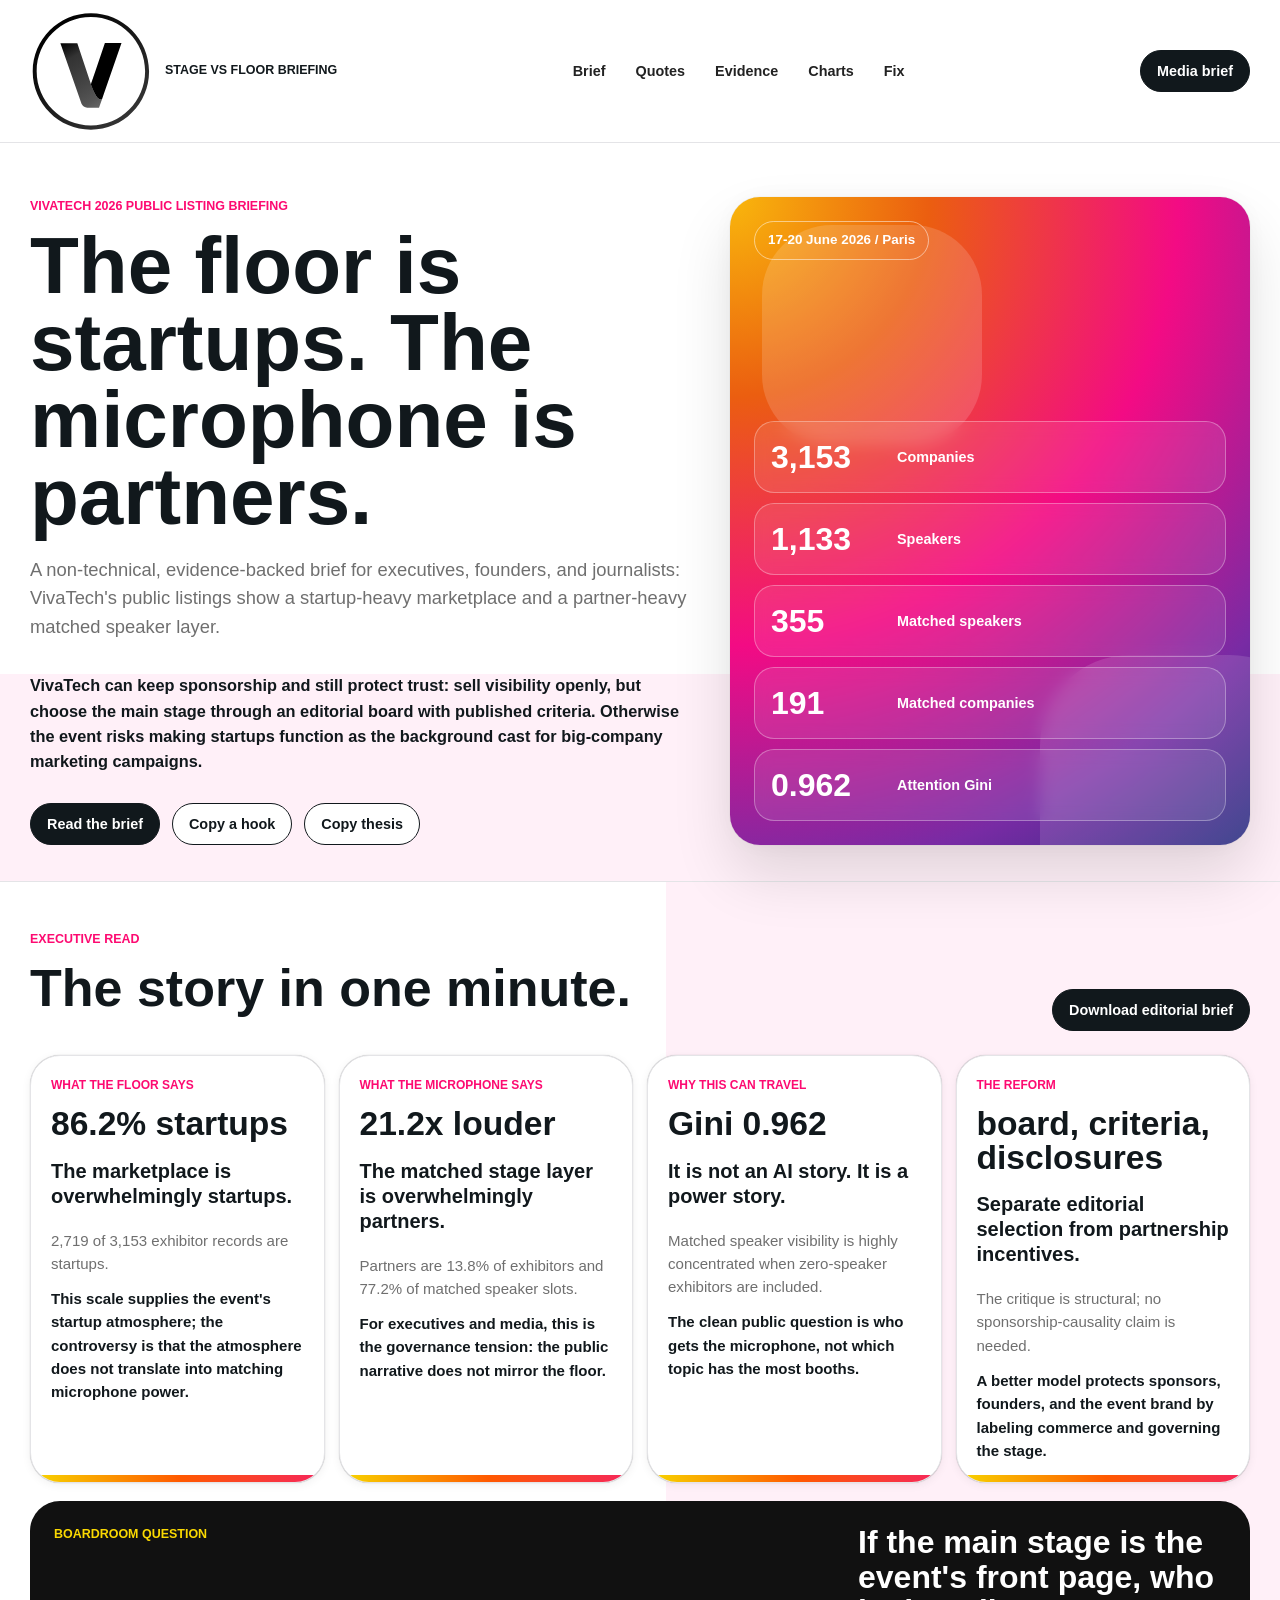
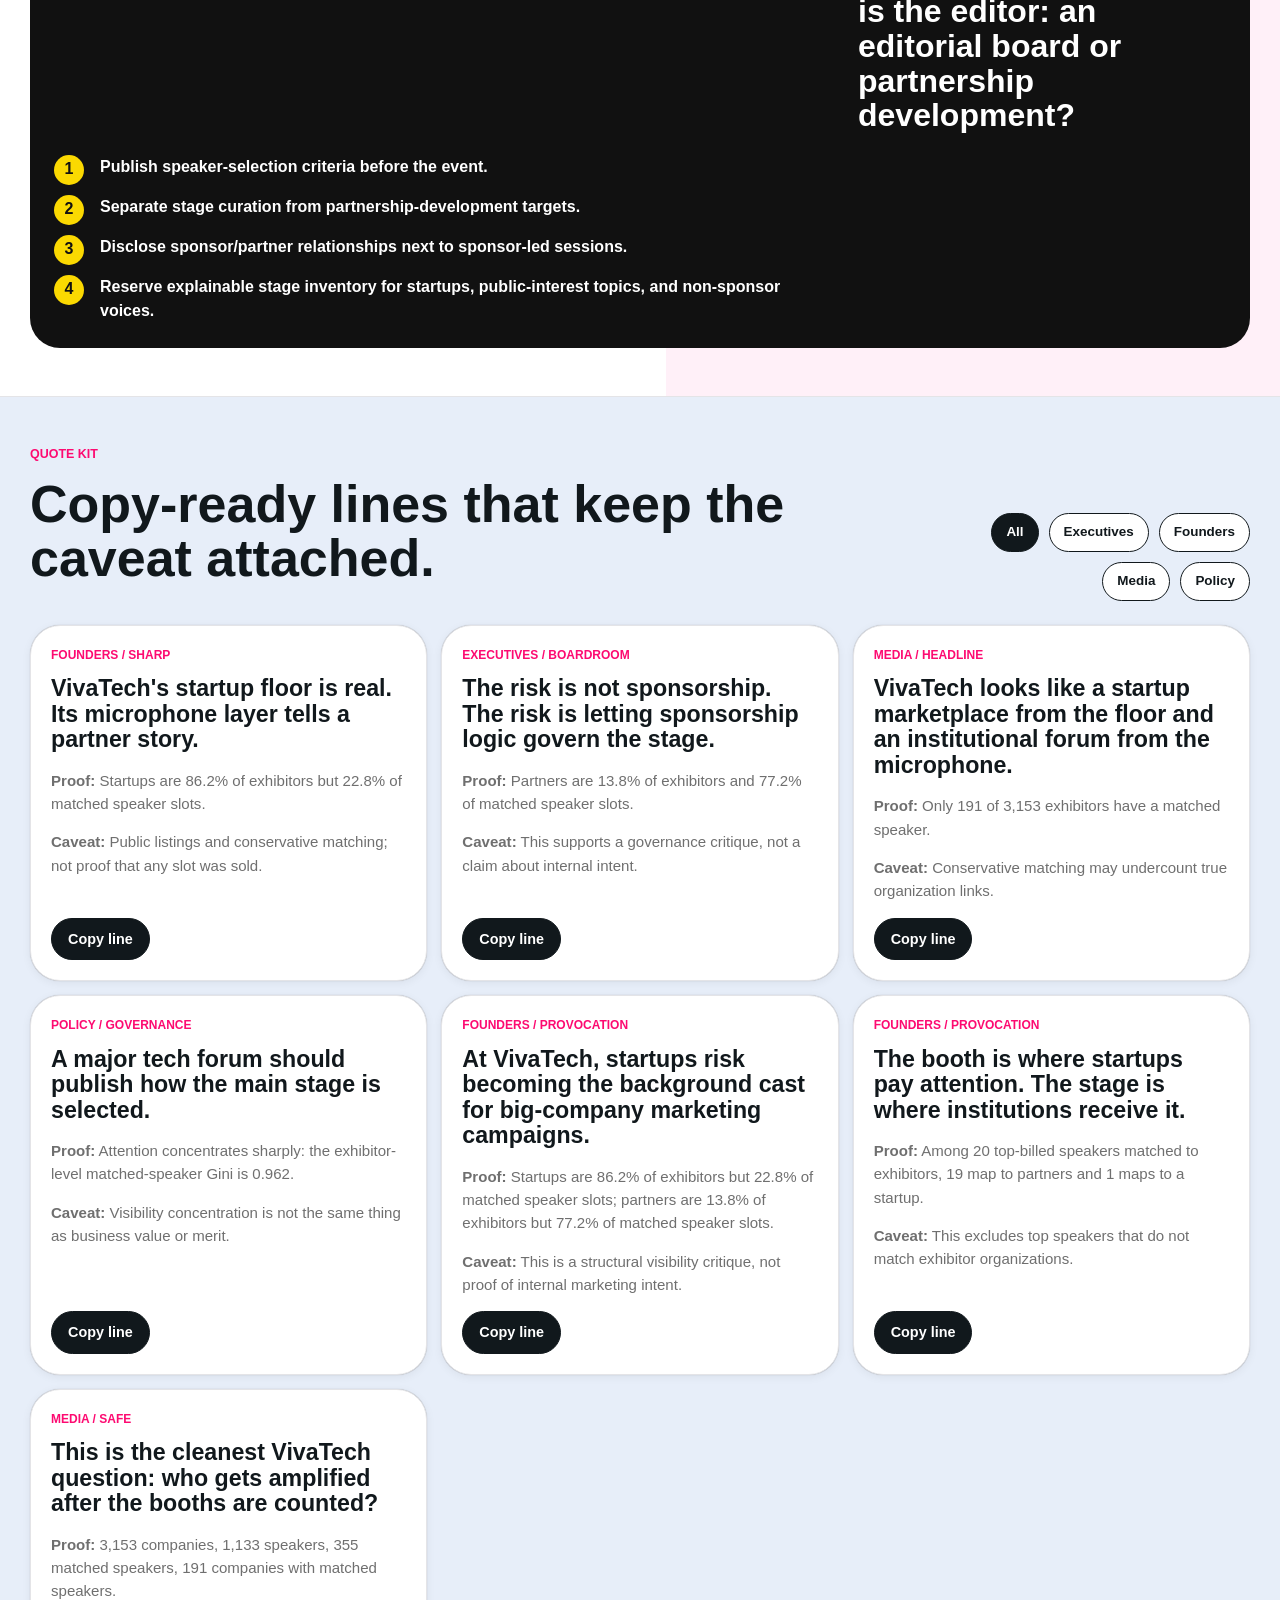
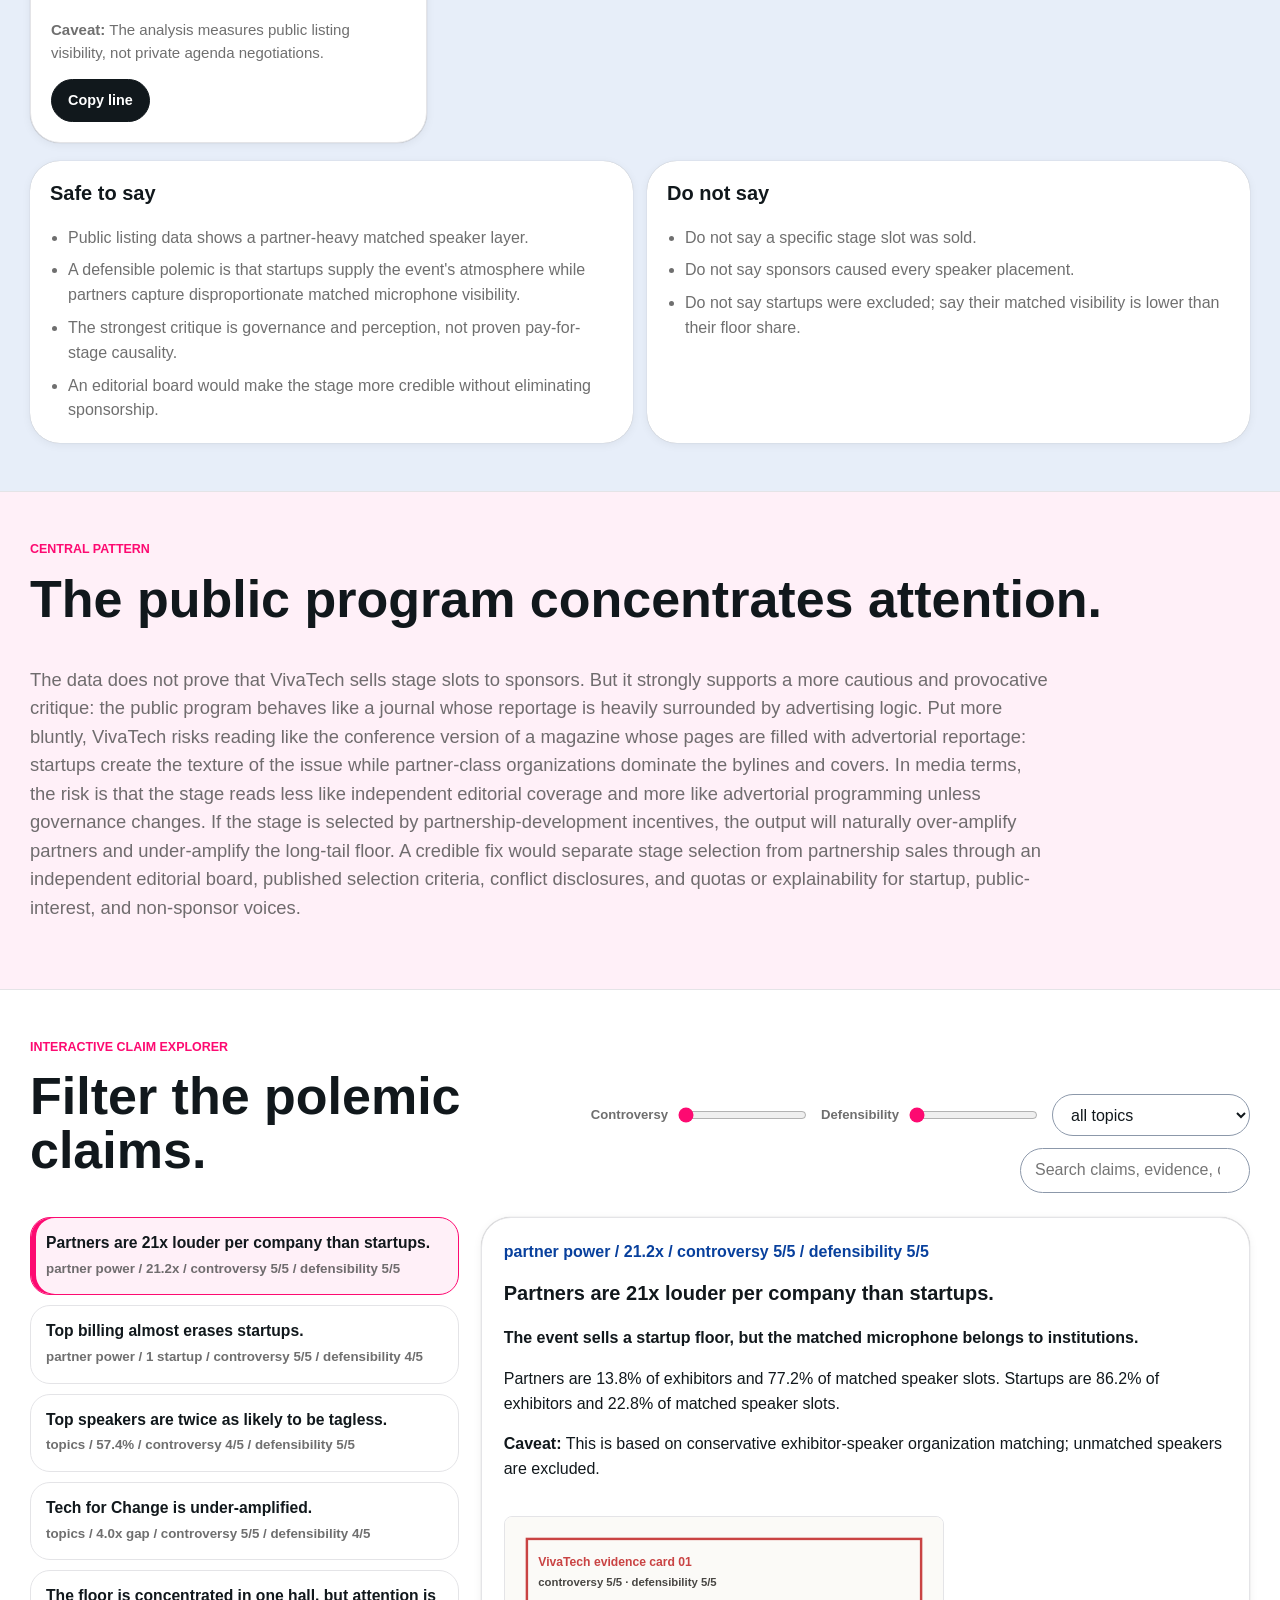
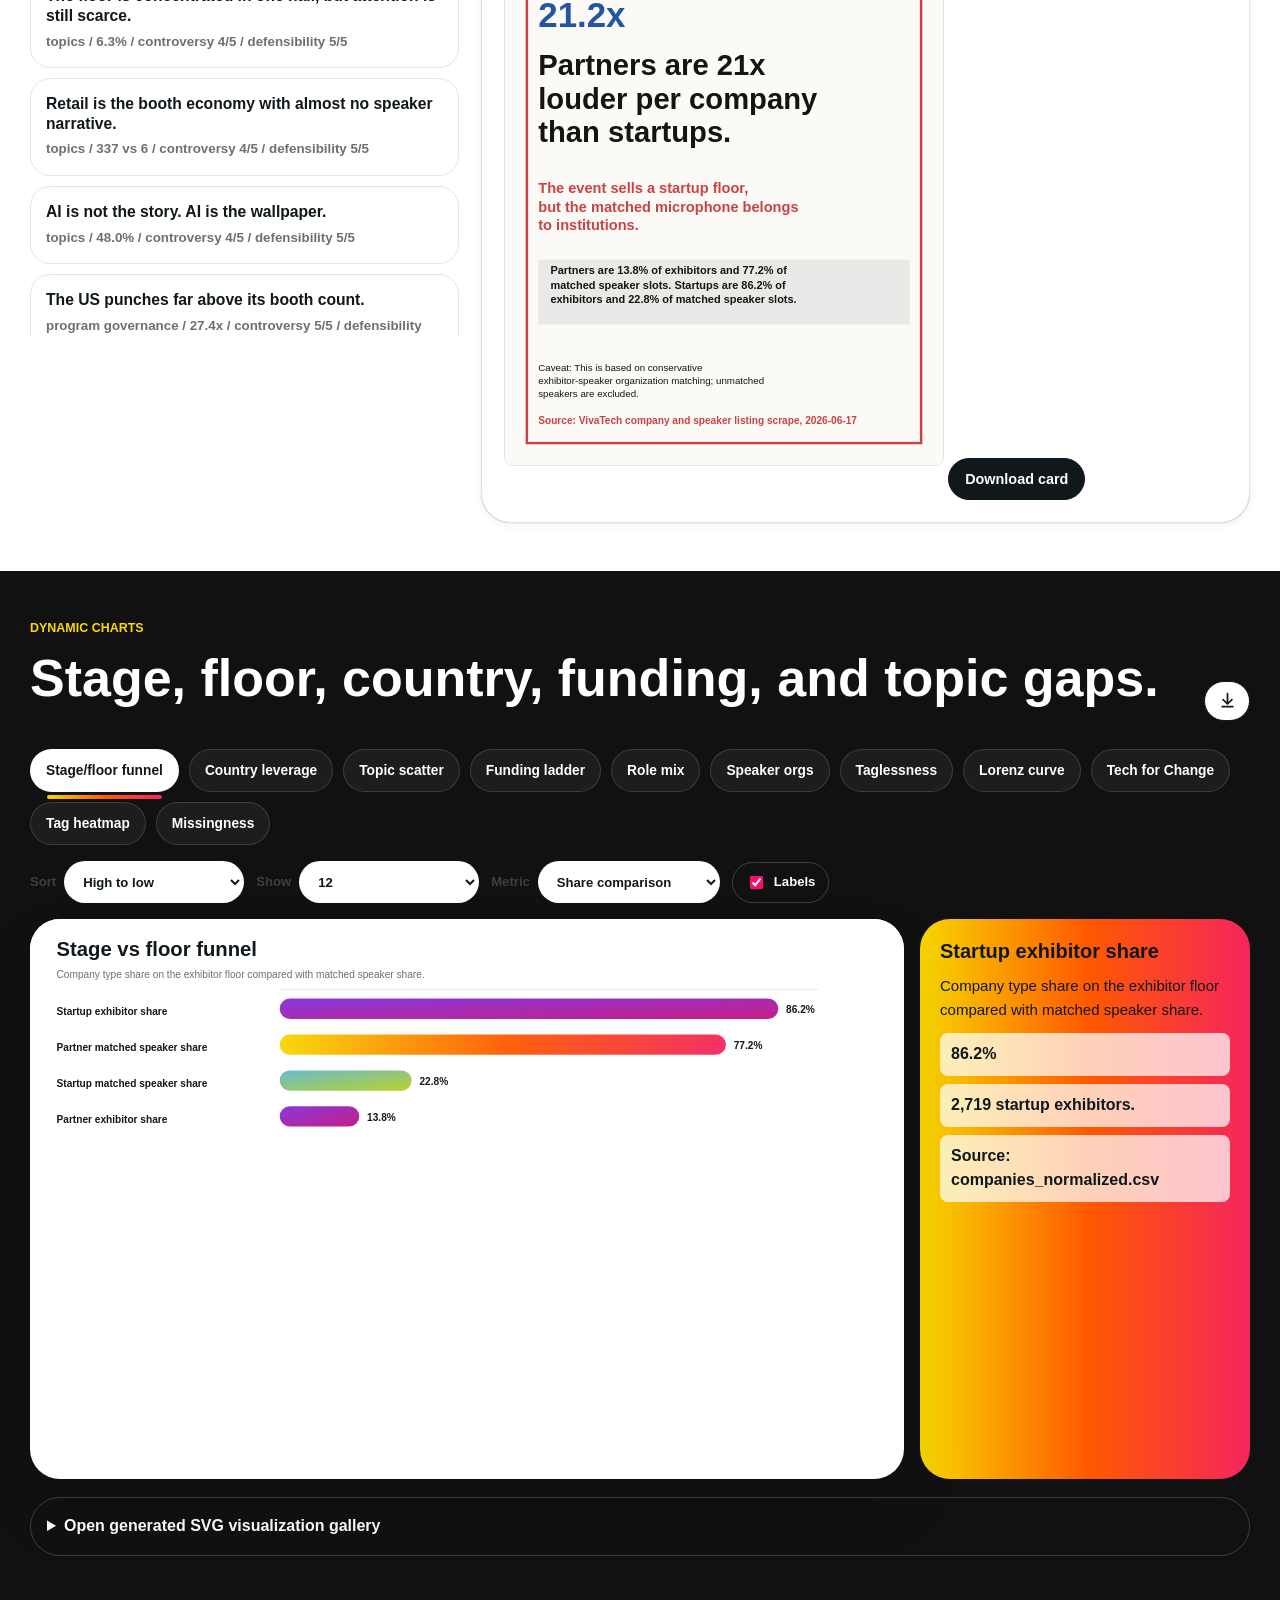
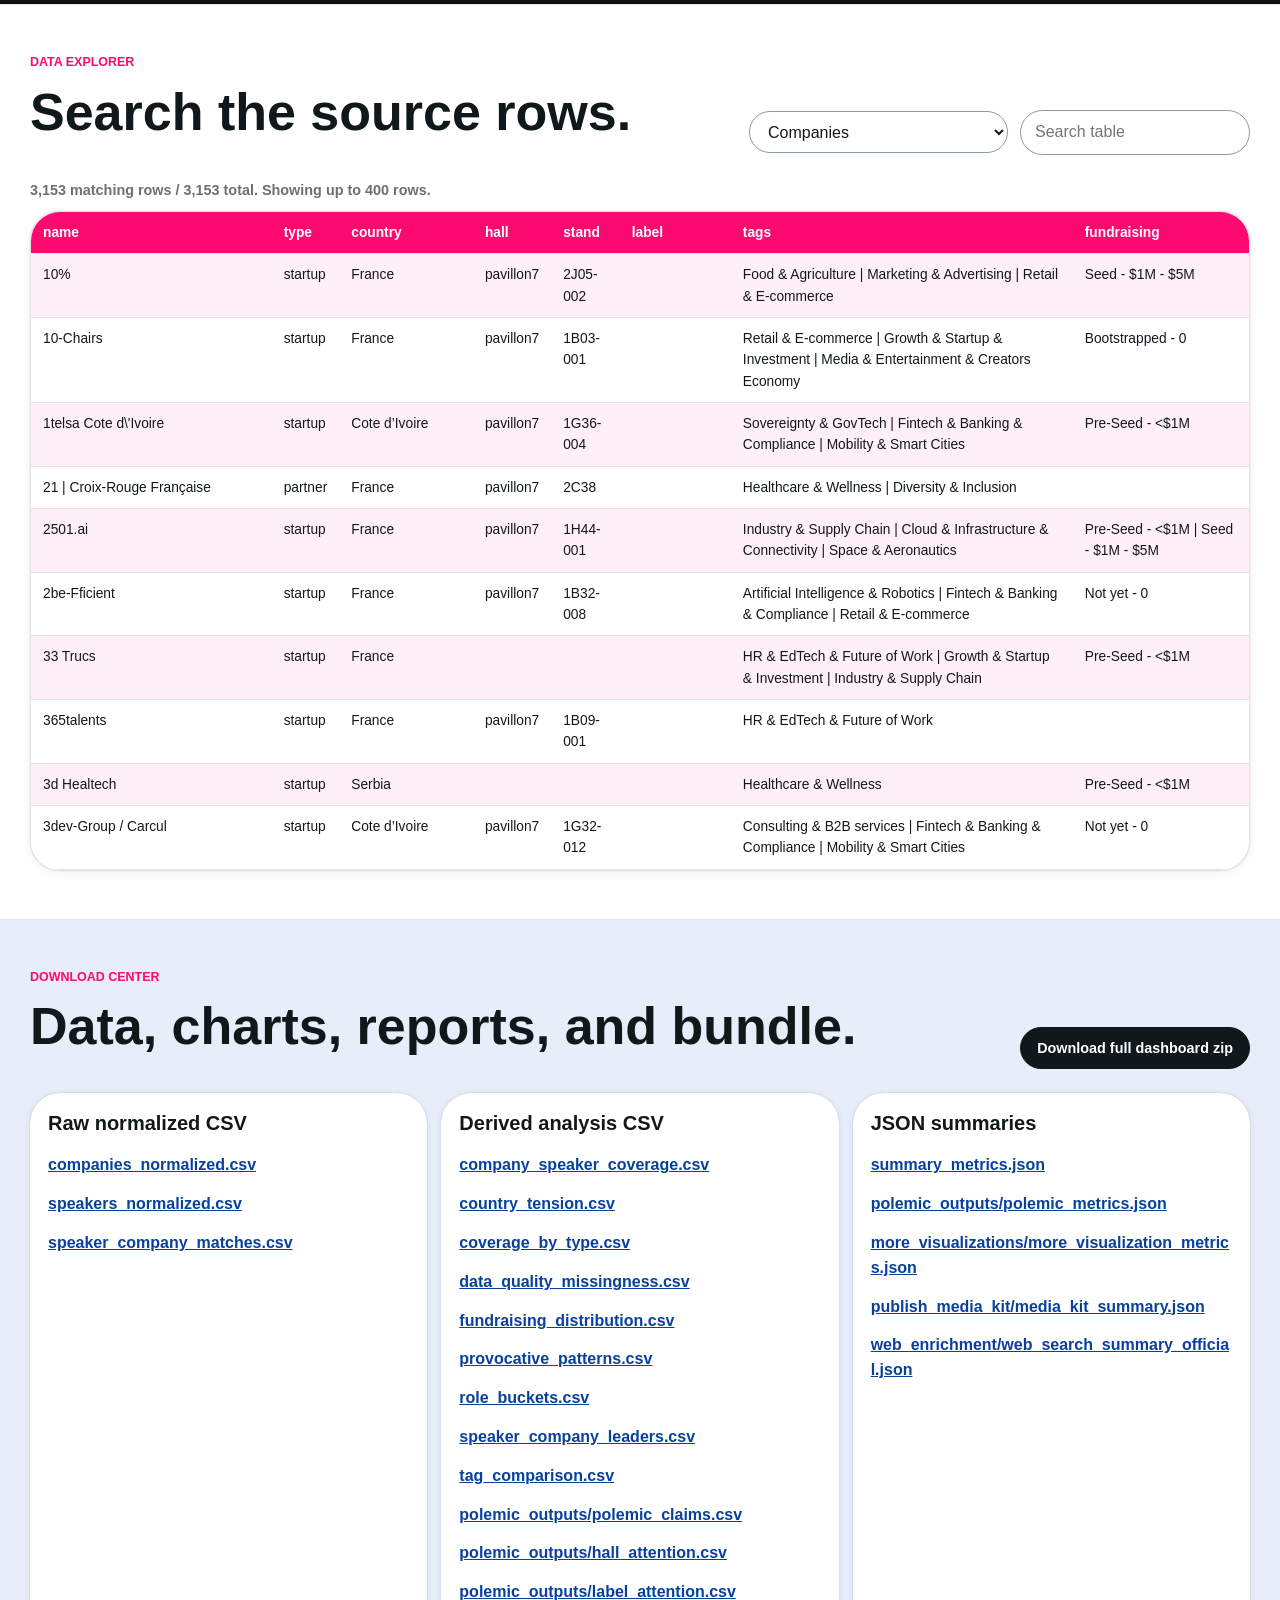
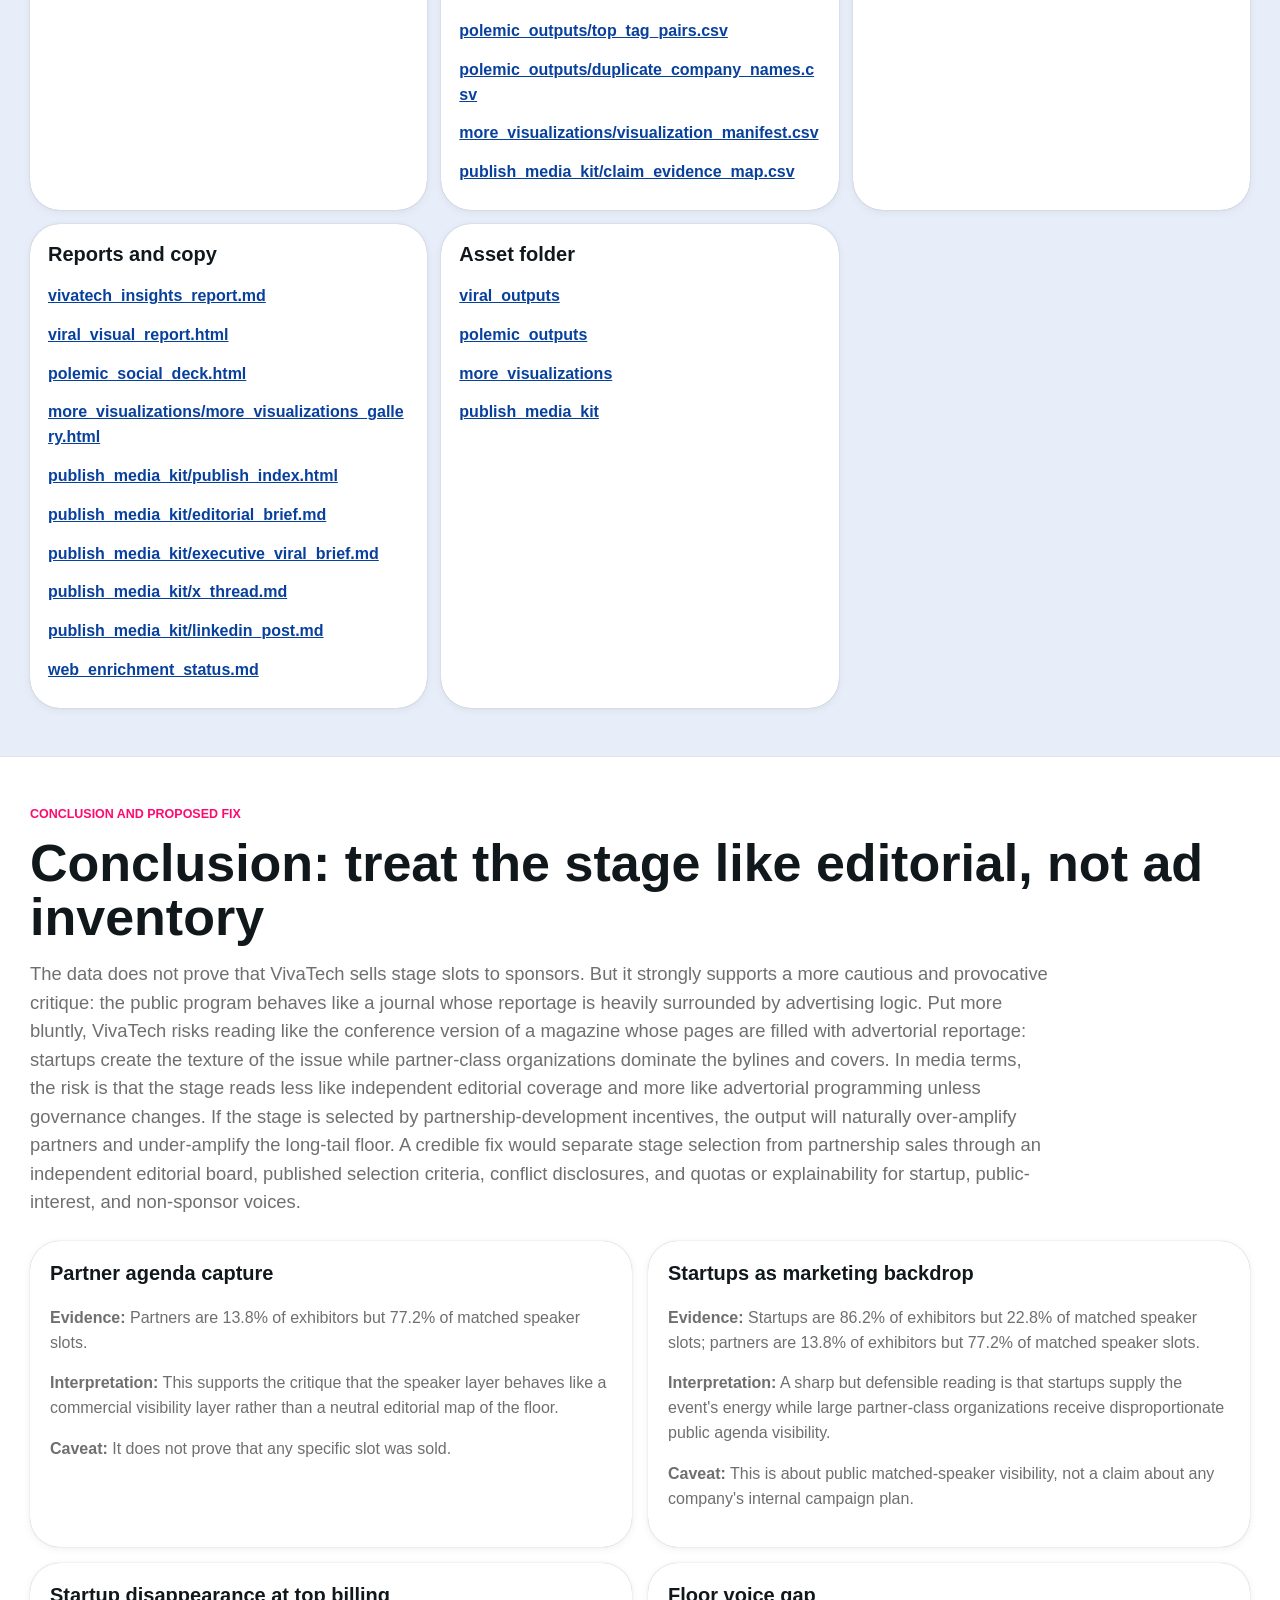
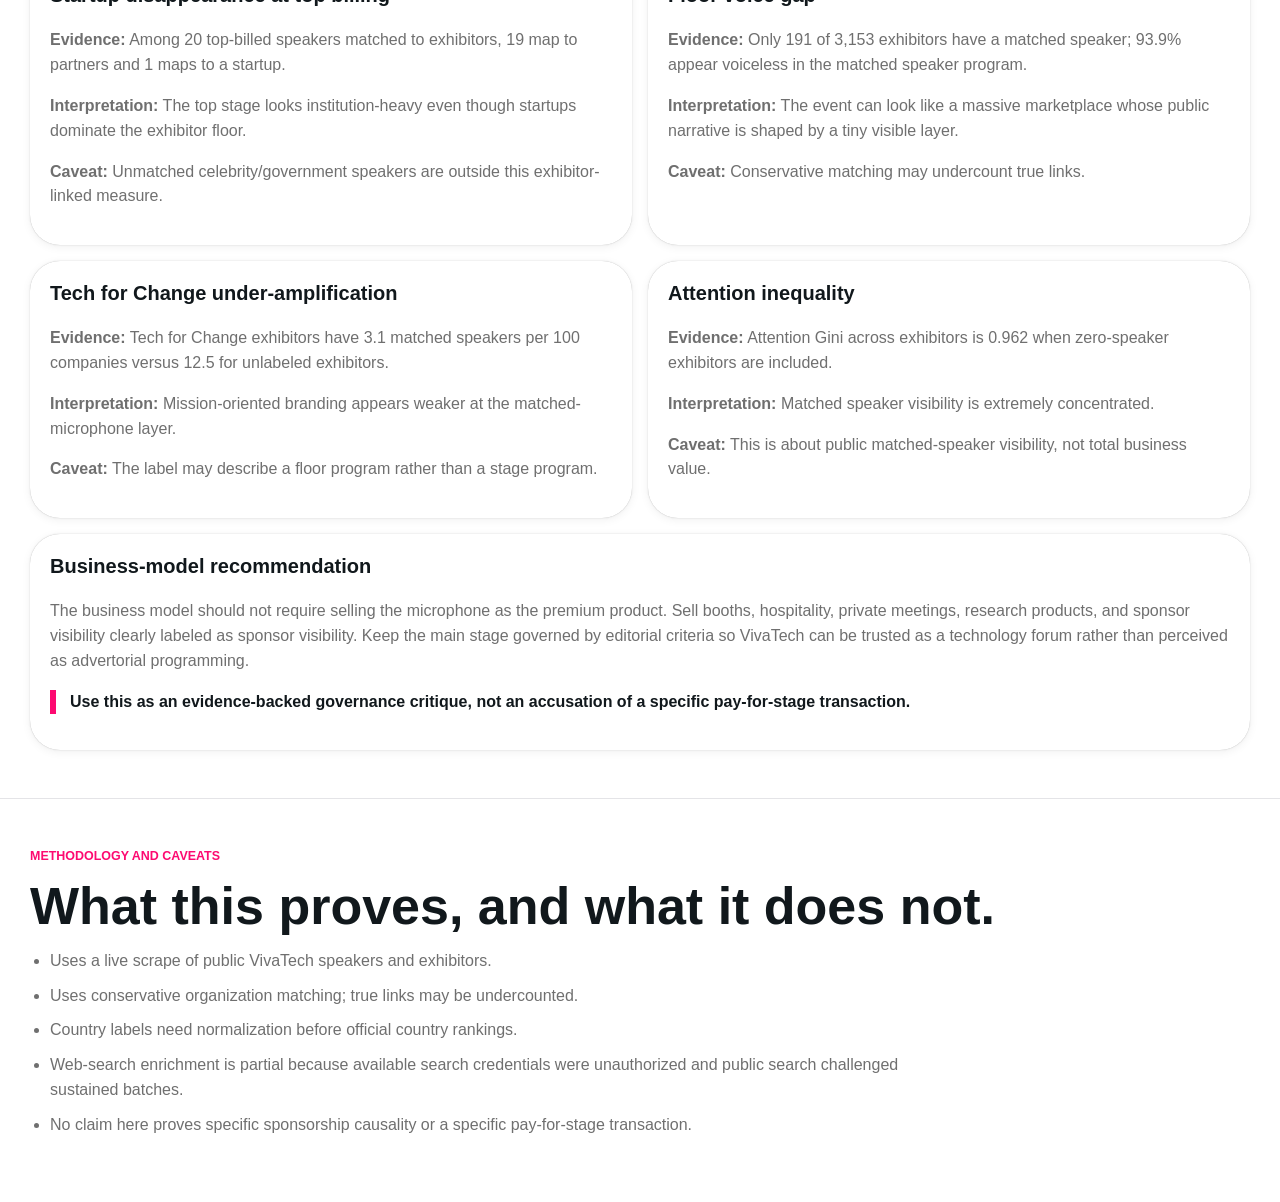
==== docs/index.html @ 1c04c726 "Prepare VivaTech dashboard for GitHub Pages" ====
<!doctype html>
<html lang="en">
<head>
  <meta charset="utf-8" />
  <meta name="viewport" content="width=device-width, initial-scale=1" />
  <title>VivaTech Stage vs Floor Briefing</title>
  <link rel="stylesheet" href="dashboard.css" />
</head>
<body>
  <header class="vt-header">
    <a class="brand-lockup" href="#overview" aria-label="VivaTech dashboard overview">
      <img src="assets/brand/logos/logo-v-black.svg" alt="VivaTech" />
      <span>Stage vs Floor Briefing</span>
    </a>
    <nav class="main-nav" aria-label="Dashboard sections">
      <a href="#brief">Brief</a>
      <a href="#share">Quotes</a>
      <a href="#claims">Evidence</a>
      <a href="#charts">Charts</a>
      <a href="#conclusion">Fix</a>
    </nav>
    <a class="header-cta" href="downloads/publish_media_kit/executive_viral_brief.md" download>Media brief</a>
  </header>

  <main>
    <section id="overview" class="hero">
      <div class="hero-copy">
        <p class="section-kicker">VivaTech 2026 public listing briefing</p>
        <h1 id="heroThesis">The floor is startups. The microphone is partners.</h1>
        <p class="lede" id="heroSubhead">A non-technical, evidence-backed brief for executives, founders, and journalists.</p>
        <p class="hero-editorial" id="heroEditorial"></p>
        <div class="hero-actions">
          <a class="primary-link" href="#brief">Read the brief</a>
          <a class="ghost-link" href="#share">Copy a hook</a>
          <button class="ghost-link copy-button" type="button" data-copy-target="heroThesis">Copy thesis</button>
        </div>
      </div>
      <aside class="hero-poster" aria-label="Headline analysis metrics">
        <div class="poster-topline">17-20 June 2026 / Paris</div>
        <div id="metricGrid" class="metric-grid"></div>
      </aside>
    </section>

    <section id="brief" class="band executive-band">
      <div class="section-head">
        <div>
          <p class="section-kicker">Executive read</p>
          <h2>The story in one minute.</h2>
        </div>
        <a class="primary-link" href="downloads/publish_media_kit/executive_viral_brief.md" download>Download editorial brief</a>
      </div>
      <div id="executiveGrid" class="executive-grid"></div>
      <aside class="message-house">
        <p class="section-kicker">Boardroom question</p>
        <h3 id="executiveQuestion"></h3>
        <div id="boardroomMoves" class="move-list"></div>
      </aside>
    </section>

    <section id="share" class="band share-band">
      <div class="section-head">
        <div>
          <p class="section-kicker">Quote kit</p>
          <h2>Copy-ready lines that keep the caveat attached.</h2>
        </div>
        <div id="quoteFilters" class="quote-filters" aria-label="Quote audience filters"></div>
      </div>
      <div id="quoteGrid" class="quote-grid"></div>
      <div id="languageRules" class="language-rules"></div>
    </section>

    <section class="band thesis-band">
      <div class="section-head">
        <div>
          <p class="section-kicker">Central pattern</p>
          <h2>The public program concentrates attention.</h2>
        </div>
      </div>
      <p id="centralThesis" class="wide-copy"></p>
    </section>

    <section id="claims" class="band">
      <div class="section-head">
        <div>
          <p class="section-kicker">Interactive claim explorer</p>
          <h2>Filter the polemic claims.</h2>
        </div>
        <div class="filters">
          <label>Controversy <input id="controversyFilter" type="range" min="1" max="5" value="1" /></label>
          <label>Defensibility <input id="defensibilityFilter" type="range" min="1" max="5" value="1" /></label>
          <select id="claimTopic" aria-label="Claim topic"></select>
          <input id="claimSearch" type="search" placeholder="Search claims, evidence, caveats" />
        </div>
      </div>
      <div class="claim-layout">
        <div id="claimList" class="claim-list"></div>
        <article id="claimDetail" class="claim-detail"></article>
      </div>
    </section>

    <section id="charts" class="band chart-band">
      <div class="section-head section-head-dark">
        <div>
          <p class="section-kicker">Dynamic charts</p>
          <h2>Stage, floor, country, funding, and topic gaps.</h2>
        </div>
        <button id="exportChart" class="icon-button" type="button" title="Download current chart SVG" aria-label="Download current chart SVG">
          <svg class="button-icon" viewBox="0 0 24 24" aria-hidden="true">
            <path d="M12 3a1 1 0 0 1 1 1v9.59l3.3-3.3a1 1 0 1 1 1.4 1.42l-5 5a1 1 0 0 1-1.4 0l-5-5a1 1 0 1 1 1.4-1.42l3.3 3.3V4a1 1 0 0 1 1-1Z"></path>
            <path d="M5 19a1 1 0 0 1 1-1h12a1 1 0 1 1 0 2H6a1 1 0 0 1-1-1Z"></path>
          </svg>
        </button>
      </div>

      <div id="chartTabs" class="chart-tabs" role="tablist" aria-label="Chart views"></div>

      <div class="chart-controls" aria-label="Chart controls">
        <label>Sort
          <select id="chartSort">
            <option value="desc">High to low</option>
            <option value="asc">Low to high</option>
            <option value="name">A to Z</option>
          </select>
        </label>
        <label>Show
          <select id="chartLimit">
            <option value="8">8</option>
            <option value="12" selected>12</option>
            <option value="20">20</option>
            <option value="all">All</option>
          </select>
        </label>
        <label>Metric
          <select id="chartMetric"></select>
        </label>
        <label class="toggle-label">
          <input id="chartLabels" type="checkbox" checked />
          Labels
        </label>
      </div>

      <div class="chart-workbench">
        <div class="chart-stage">
          <div id="chartCanvas" class="chart-canvas" aria-live="polite"></div>
          <div id="chartTooltip" class="chart-tooltip" hidden></div>
        </div>
        <aside id="chartInsight" class="chart-insight"></aside>
      </div>

      <details class="svg-library">
        <summary>Open generated SVG visualization gallery</summary>
        <div class="svg-gallery" id="svgGallery"></div>
      </details>
    </section>

    <section id="data" class="band">
      <div class="section-head">
        <div>
          <p class="section-kicker">Data explorer</p>
          <h2>Search the source rows.</h2>
        </div>
        <div class="filters">
          <select id="tableSelect">
            <option value="companies">Companies</option>
            <option value="speakers">Speakers</option>
            <option value="matches">Speaker-company matches</option>
            <option value="countries">Countries</option>
            <option value="tags">Tags</option>
            <option value="funding">Funding</option>
            <option value="coverage">Company speaker coverage</option>
            <option value="leaders">Speaker organization leaders</option>
            <option value="tagPairs">Tag pairs</option>
          </select>
          <input id="tableSearch" type="search" placeholder="Search table" />
        </div>
      </div>
      <div id="dataTableMeta" class="table-meta"></div>
      <div id="dataTable" class="table-wrap"></div>
    </section>

    <section id="downloads" class="band download-band">
      <div class="section-head">
        <div>
          <p class="section-kicker">Download center</p>
          <h2>Data, charts, reports, and bundle.</h2>
        </div>
        <a class="primary-link" href="vivatech_dashboard_bundle.zip" download>Download full dashboard zip</a>
      </div>
      <div id="downloadList" class="download-list"></div>
    </section>

    <section id="conclusion" class="band conclusion">
      <p class="section-kicker">Conclusion and proposed fix</p>
      <h2 id="conclusionTitle"></h2>
      <p id="conclusionThesis" class="wide-copy"></p>
      <div id="supportGrid" class="support-grid"></div>
      <div class="business-model">
        <h3>Business-model recommendation</h3>
        <p id="businessModel"></p>
        <p class="redline" id="redLine"></p>
      </div>
    </section>

    <section id="methodology" class="band methodology">
      <p class="section-kicker">Methodology and caveats</p>
      <h2>What this proves, and what it does not.</h2>
      <ul>
        <li>Uses a live scrape of public VivaTech speakers and exhibitors.</li>
        <li>Uses conservative organization matching; true links may be undercounted.</li>
        <li>Country labels need normalization before official country rankings.</li>
        <li>Web-search enrichment is partial because available search credentials were unauthorized and public search challenged sustained batches.</li>
        <li>No claim here proves specific sponsorship causality or a specific pay-for-stage transaction.</li>
      </ul>
    </section>
  </main>

  <script src="data/dashboard_data.js"></script>
  <script src="dashboard.js"></script>
</body>
</html>
---- docs/dashboard.css ----
*{box-sizing:border-box}
:root{
  --vt-yellow:#fbd901;
  --vt-orange:#f04e0c;
  --vt-pink:#fd0a71;
  --vt-purple:#580055;
  --vt-blue:#08409d;
  --vt-cyan:#5eb9ca;
  --vt-lime:#b6cf20;
  --vt-black:#11181c;
  --vt-ink:#222222;
  --vt-muted:#4b4b4bcc;
  --vt-line:#e4e4e7;
  --vt-soft:#fff0f8;
  --vt-blue-soft:#e7eef9;
  --vt-white:#ffffff;
  --vt-gradient-main:linear-gradient(90deg,#f7d700 0%,#ff5900 51%,#f5255d 100%);
  --vt-gradient-stage:radial-gradient(circle at 0 0,#f9b70c 0,#eb5e10 24%,#f30b84 54%,#782ba4 82%,#262d7f 100%);
  --vt-gradient-startup:linear-gradient(135deg,#812fdb,#c51180);
  --vt-gradient-exhibitor:linear-gradient(135deg,#5eb9ca,#b6cf20);
  --vt-gradient-investor:linear-gradient(135deg,#c5117f,#6acce2);
  --vt-radius-small:8px;
  --vt-radius-medium:20px;
  --vt-radius-large:30px;
  --vt-radius-xl:50px;
  --vt-shadow-small:0 0 5px #00000005,0 2px 10px #0000000f,0 0 1px #0000004d;
  --vt-shadow-large:0 0 30px #0000000a,0 30px 60px #0000001f,0 0 1px #0000004d;
}
html{scroll-behavior:smooth}
section[id]{scroll-margin-top:88px}
body{
  margin:0;
  background:var(--vt-white);
  color:var(--vt-black);
  font-family:Poppins,"Helvetica Neue",Arial,sans-serif;
  line-height:1.55;
  letter-spacing:0;
}
a{color:inherit}
img{max-width:100%;height:auto}
button,input,select{font:inherit}
.vt-header{
  position:sticky;
  top:0;
  z-index:30;
  display:grid;
  grid-template-columns:auto minmax(0,1fr) auto;
  align-items:center;
  gap:22px;
  min-height:64px;
  padding:10px 30px;
  border-bottom:1px solid var(--vt-line);
  background:rgba(255,255,255,.94);
  backdrop-filter:blur(14px);
}
.brand-lockup{
  display:flex;
  align-items:center;
  gap:13px;
  text-decoration:none;
  font-size:.78rem;
  font-weight:700;
  text-transform:uppercase;
}
.brand-lockup img{width:122px;height:auto}
.main-nav{
  display:flex;
  justify-content:center;
  align-items:center;
  gap:6px;
  flex-wrap:wrap;
}
.main-nav a{
  position:relative;
  padding:9px 12px;
  color:var(--vt-ink);
  font-size:.9rem;
  font-weight:700;
  text-decoration:none;
}
.main-nav a::after{
  content:"";
  position:absolute;
  left:12px;
  right:12px;
  bottom:5px;
  height:3px;
  border-radius:5px;
  background:var(--vt-gradient-main);
  transform:scaleX(0);
  transform-origin:left;
  transition:transform .2s ease;
}
.main-nav a:hover::after,.main-nav a:focus-visible::after{transform:scaleX(1)}
.header-cta,.primary-link,.ghost-link,.icon-button{
  display:inline-flex;
  align-items:center;
  justify-content:center;
  min-height:40px;
  padding:9px 16px;
  border:1px solid var(--vt-black);
  border-radius:999px;
  text-decoration:none;
  font-size:.9rem;
  font-weight:700;
  transition:transform .18s ease,background .18s ease,color .18s ease,box-shadow .18s ease;
}
.header-cta,.primary-link{
  background:var(--vt-black);
  color:var(--vt-white);
}
.ghost-link{
  color:var(--vt-black);
  background:var(--vt-white);
}
.header-cta:hover,.primary-link:hover,.ghost-link:hover,.icon-button:hover{transform:translateY(-1px);box-shadow:var(--vt-shadow-small)}
.hero{
  display:grid;
  grid-template-columns:minmax(0,1fr) minmax(340px,520px);
  gap:34px;
  align-items:stretch;
  padding:54px 30px 36px;
  background:
    linear-gradient(180deg,#fff,#fff 72%,#fff0f8 72%,#fff0f8);
}
.hero-copy{
  display:flex;
  min-height:520px;
  flex-direction:column;
  justify-content:center;
  max-width:960px;
}
.section-kicker{
  margin:0 0 12px;
  color:var(--vt-pink);
  font-size:.78rem;
  font-weight:800;
  text-transform:uppercase;
}
h1,h2,h3,p{margin-top:0}
h1{
  max-width:920px;
  margin-bottom:20px;
  color:var(--vt-black);
  font-size:5rem;
  line-height:.96;
  font-weight:900;
}
h2{
  margin-bottom:16px;
  font-size:3.25rem;
  line-height:1.04;
  font-weight:800;
}
h3{font-size:1.25rem;line-height:1.25;font-weight:800}
.lede,.wide-copy{
  max-width:1020px;
  color:var(--vt-muted);
  font-size:1.15rem;
}
.hero-editorial{
  max-width:760px;
  margin:14px 0 0;
  color:var(--vt-black);
  font-size:1.02rem;
  font-weight:700;
}
.hero-actions{display:flex;gap:12px;flex-wrap:wrap;margin-top:28px}
.copy-button{cursor:pointer}
.hero-poster{
  position:relative;
  overflow:hidden;
  display:flex;
  flex-direction:column;
  justify-content:space-between;
  min-height:520px;
  padding:24px;
  border-radius:var(--vt-radius-large);
  color:var(--vt-white);
  background:var(--vt-gradient-stage);
  box-shadow:var(--vt-shadow-large);
}
.hero-poster::before{
  content:"";
  position:absolute;
  inset:28px auto auto 32px;
  width:220px;
  height:220px;
  border-radius:70px;
  background:#ffffff26;
}
.hero-poster::after{
  content:"";
  position:absolute;
  right:-70px;
  bottom:-90px;
  width:280px;
  height:280px;
  border-radius:90px;
  background:#ffffff1f;
}
.poster-topline{
  position:relative;
  z-index:1;
  width:max-content;
  max-width:100%;
  padding:8px 13px;
  border:1px solid #ffffff80;
  border-radius:999px;
  font-size:.84rem;
  font-weight:700;
}
.metric-grid{
  position:relative;
  z-index:1;
  display:grid;
  grid-template-columns:1fr;
  gap:10px;
}
.metric{
  display:grid;
  grid-template-columns:auto 1fr;
  gap:14px;
  align-items:center;
  min-height:72px;
  padding:14px 16px;
  border:1px solid #ffffff50;
  border-radius:var(--vt-radius-medium);
  background:#ffffff18;
  backdrop-filter:blur(8px);
}
.metric strong{
  min-width:112px;
  font-size:2rem;
  line-height:1;
  font-weight:900;
}
.metric span{font-size:.9rem;font-weight:600}
.band{
  padding:48px 30px;
  border-top:1px solid var(--vt-line);
  background:var(--vt-white);
}
.thesis-band{background:var(--vt-soft)}
.executive-band{
  background:
    linear-gradient(90deg,#fff 0,#fff 52%,#fff0f8 52%,#fff0f8 100%);
}
.executive-grid{
  display:grid;
  grid-template-columns:repeat(4,minmax(0,1fr));
  gap:14px;
}
.executive-card{
  position:relative;
  overflow:hidden;
  min-height:300px;
  padding:20px;
  border:1px solid var(--vt-line);
  border-radius:var(--vt-radius-large);
  background:#fff;
  box-shadow:var(--vt-shadow-small);
}
.executive-card::after{
  content:"";
  position:absolute;
  left:0;
  right:0;
  bottom:0;
  height:7px;
  background:var(--vt-gradient-main);
}
.executive-card p,.quote-meta{
  margin:0 0 12px;
  color:var(--vt-pink);
  font-size:.75rem;
  font-weight:900;
  text-transform:uppercase;
}
.executive-card strong{
  display:block;
  margin-bottom:18px;
  color:var(--vt-black);
  font-size:2.1rem;
  line-height:1;
  font-weight:900;
}
.executive-card span,.executive-card em{
  display:block;
  color:var(--vt-muted);
  font-style:normal;
  font-size:.94rem;
}
.executive-card em{
  margin-top:12px;
  color:var(--vt-black);
  font-weight:800;
}
.message-house{
  display:grid;
  grid-template-columns:minmax(0,.68fr) minmax(280px,.32fr);
  gap:22px;
  align-items:start;
  margin-top:18px;
  padding:24px;
  border-radius:var(--vt-radius-large);
  color:#fff;
  background:#111;
}
.message-house .section-kicker{color:var(--vt-yellow)}
.message-house h3{
  margin:0;
  font-size:2rem;
  line-height:1.08;
}
.move-list{display:grid;gap:10px}
.move-item{
  display:grid;
  grid-template-columns:36px 1fr;
  gap:10px;
  align-items:start;
}
.move-item strong{
  display:grid;
  place-items:center;
  width:30px;
  height:30px;
  border-radius:50%;
  color:#111;
  background:var(--vt-yellow);
}
.move-item span{font-weight:700}
.share-band{background:var(--vt-blue-soft)}
.quote-filters{
  display:flex;
  gap:10px;
  flex-wrap:wrap;
  justify-content:flex-end;
}
.quote-filter{
  min-height:38px;
  border:1px solid var(--vt-black);
  border-radius:999px;
  padding:8px 14px;
  color:var(--vt-black);
  background:#fff;
  font-size:.84rem;
  font-weight:900;
  text-transform:capitalize;
  cursor:pointer;
}
.quote-filter.active{
  color:#fff;
  background:var(--vt-black);
}
.quote-grid{
  display:grid;
  grid-template-columns:repeat(3,minmax(0,1fr));
  gap:14px;
}
.quote-card{
  display:flex;
  flex-direction:column;
  min-height:320px;
  padding:20px;
  border:1px solid var(--vt-line);
  border-radius:var(--vt-radius-large);
  background:#fff;
  box-shadow:var(--vt-shadow-small);
}
.quote-card h3{
  margin-bottom:16px;
  font-size:1.45rem;
  line-height:1.1;
}
.quote-card p{color:var(--vt-muted);font-size:.94rem}
.quote-card .primary-link{
  width:max-content;
  margin-top:auto;
}
.language-rules{
  display:grid;
  grid-template-columns:repeat(2,minmax(0,1fr));
  gap:14px;
  margin-top:18px;
}
.language-rules article{
  padding:20px;
  border-radius:var(--vt-radius-large);
  background:#fff;
  box-shadow:var(--vt-shadow-small);
}
.language-rules ul{
  display:grid;
  gap:8px;
  margin:0;
  padding-left:18px;
  color:var(--vt-muted);
}
.copy-toast{
  position:fixed;
  right:18px;
  bottom:18px;
  z-index:80;
  padding:10px 14px;
  border-radius:999px;
  color:#fff;
  background:#111;
  box-shadow:var(--vt-shadow-large);
  font-weight:900;
  opacity:0;
  transform:translateY(8px);
  pointer-events:none;
}
.copy-toast.visible{
  opacity:1;
  transform:translateY(0);
}
.section-head{
  display:flex;
  align-items:end;
  justify-content:space-between;
  gap:24px;
  margin-bottom:24px;
}
.filters,.chart-controls{
  display:flex;
  align-items:center;
  justify-content:flex-end;
  gap:12px;
  flex-wrap:wrap;
}
label{
  display:flex;
  align-items:center;
  gap:8px;
  color:var(--vt-muted);
  font-size:.82rem;
  font-weight:700;
}
input[type=search],select{
  min-height:42px;
  min-width:180px;
  border:1px solid #8c98aa;
  border-radius:999px;
  padding:9px 14px;
  background:var(--vt-white);
  color:var(--vt-black);
}
input[type=range]{accent-color:var(--vt-pink)}
input[type=checkbox]{accent-color:var(--vt-pink)}
.toggle-label{padding:9px 13px;border:1px solid #ffffff33;border-radius:999px;color:inherit}
.claim-layout{
  display:grid;
  grid-template-columns:minmax(280px,.36fr) minmax(0,.64fr);
  gap:18px;
}
.claim-list{
  display:grid;
  gap:10px;
  max-height:720px;
  overflow:auto;
  padding-right:4px;
}
.claim-button{
  display:block;
  width:100%;
  text-align:left;
  border:1px solid var(--vt-line);
  border-radius:var(--vt-radius-medium);
  background:#fff;
  padding:15px;
  color:var(--vt-black);
  cursor:pointer;
}
.claim-button.active{
  border-color:var(--vt-pink);
  background:var(--vt-soft);
  box-shadow:inset 5px 0 0 var(--vt-pink);
}
.claim-button strong{display:block;font-size:.98rem;line-height:1.25}
.claim-button small{display:block;margin-top:6px;color:var(--vt-muted);font-weight:600}
.claim-detail{
  min-height:430px;
  border:1px solid var(--vt-line);
  border-radius:var(--vt-radius-large);
  background:var(--vt-white);
  padding:22px;
  box-shadow:var(--vt-shadow-small);
}
.claim-detail img{
  width:min(440px,100%);
  aspect-ratio:4/5;
  object-fit:contain;
  margin:18px 0;
  border-radius:var(--vt-radius-small);
  border:1px solid var(--vt-line);
}
.score{color:var(--vt-blue);font-weight:900}
.chart-band{
  color:var(--vt-white);
  border:0;
  background:#111;
}
.section-head-dark h2,.section-head-dark .section-kicker{color:var(--vt-white)}
.section-head-dark .section-kicker{color:var(--vt-yellow)}
.icon-button{
  width:46px;
  min-width:46px;
  padding:0;
  background:var(--vt-white);
  color:var(--vt-black);
}
.button-icon{width:21px;height:21px;fill:currentColor}
.chart-tabs{
  display:flex;
  gap:10px;
  flex-wrap:wrap;
  overflow:visible;
  padding:4px 0 16px;
}
.chart-tab{
  position:relative;
  flex:0 0 auto;
  border:1px solid #ffffff24;
  border-radius:999px;
  padding:10px 15px;
  color:var(--vt-white);
  background:#ffffff0d;
  font-size:.86rem;
  font-weight:800;
  cursor:pointer;
}
.chart-tab.active{
  color:var(--vt-black);
  background:var(--vt-white);
}
.chart-tab.active::after{
  content:"";
  position:absolute;
  left:16px;
  right:16px;
  bottom:-8px;
  height:4px;
  border-radius:5px;
  background:var(--vt-gradient-main);
}
.chart-controls{
  justify-content:flex-start;
  margin-bottom:16px;
  color:var(--vt-white);
}
.chart-controls select{border-color:#ffffff40}
.chart-workbench{
  display:grid;
  grid-template-columns:minmax(0,1fr) 330px;
  gap:16px;
}
.chart-stage{
  position:relative;
  min-width:0;
}
.chart-canvas{
  min-height:560px;
  overflow:auto;
  border-radius:var(--vt-radius-large);
  background:var(--vt-white);
  color:var(--vt-black);
  box-shadow:var(--vt-shadow-large);
}
.chart-canvas svg{width:100%;height:auto;min-width:820px}
.chart-title{font-size:26px;font-weight:900;fill:var(--vt-black)}
.chart-subtitle,.axis-label,.bar-label,.point-label{font-size:13px;fill:var(--vt-muted)}
.bar-label{font-weight:700;fill:var(--vt-black)}
.chart-mark{cursor:pointer;transition:opacity .16s ease,filter .16s ease}
.chart-mark:hover{filter:brightness(1.06)}
.chart-tooltip{
  position:absolute;
  z-index:5;
  max-width:270px;
  padding:10px 12px;
  border-radius:var(--vt-radius-small);
  background:#111;
  color:#fff;
  box-shadow:var(--vt-shadow-large);
  font-size:.82rem;
  pointer-events:none;
}
.chart-insight{
  border-radius:var(--vt-radius-large);
  padding:20px;
  background:var(--vt-gradient-main);
  color:var(--vt-black);
}
.chart-insight h3{margin-bottom:10px}
.chart-insight p{margin-bottom:12px;font-size:.94rem;font-weight:500}
.chart-insight .statline{
  display:grid;
  gap:8px;
  margin-top:12px;
}
.chart-insight .statline span{
  display:block;
  padding:9px 11px;
  border-radius:var(--vt-radius-small);
  background:#ffffffb8;
  font-weight:800;
}
.svg-library{
  margin-top:18px;
  border:1px solid #ffffff30;
  border-radius:var(--vt-radius-large);
  padding:16px;
}
.svg-library summary{cursor:pointer;font-weight:800}
.svg-gallery{
  display:grid;
  grid-template-columns:repeat(3,minmax(0,1fr));
  gap:14px;
  margin-top:16px;
}
.svg-card{
  overflow:hidden;
  border-radius:var(--vt-radius-medium);
  background:#fff;
  color:var(--vt-black);
}
.svg-card img{display:block;width:100%}
.svg-card a{
  display:block;
  padding:12px;
  font-weight:800;
  text-decoration:none;
}
.table-meta{
  margin-bottom:10px;
  color:var(--vt-muted);
  font-size:.9rem;
  font-weight:700;
}
.table-wrap{
  max-height:660px;
  overflow:auto;
  border:1px solid var(--vt-line);
  border-radius:var(--vt-radius-large);
  background:#fff;
  box-shadow:var(--vt-shadow-small);
}
.table-wrap table{width:100%;border-collapse:collapse;font-size:.86rem}
.table-wrap th,.table-wrap td{
  padding:10px 12px;
  border-bottom:1px solid var(--vt-line);
  text-align:left;
  vertical-align:top;
}
.table-wrap th{
  position:sticky;
  top:0;
  z-index:1;
  background:var(--vt-pink);
  color:#fff;
}
.table-wrap tr:nth-child(odd) td{background:var(--vt-soft)}
.download-band{background:var(--vt-blue-soft)}
.download-list{
  display:grid;
  grid-template-columns:repeat(3,minmax(0,1fr));
  gap:14px;
}
.download-group{
  border-radius:var(--vt-radius-large);
  background:#fff;
  padding:18px;
  box-shadow:var(--vt-shadow-small);
}
.download-group h3{margin-bottom:10px}
.download-group a{
  display:block;
  padding:7px 0;
  color:var(--vt-blue);
  font-weight:700;
  overflow-wrap:anywhere;
}
.support-grid{
  display:grid;
  grid-template-columns:repeat(2,minmax(0,1fr));
  gap:16px;
  margin-top:24px;
}
.support-card,.business-model{
  border-radius:var(--vt-radius-large);
  background:#fff;
  padding:20px;
  box-shadow:var(--vt-shadow-small);
}
.support-card p,.business-model p,.methodology li{color:var(--vt-muted)}
.business-model{margin-top:16px}
.redline{
  margin-top:14px;
  border-left:6px solid var(--vt-pink);
  padding-left:14px;
  color:var(--vt-black)!important;
  font-weight:800;
}
.methodology ul{display:grid;gap:10px;max-width:900px;padding-left:20px;list-style:disc}
@media(max-width:1120px){
  .vt-header{grid-template-columns:1fr;justify-items:start}
  .main-nav{justify-content:flex-start}
  .hero{grid-template-columns:1fr}
  .hero-copy{min-height:auto}
  .hero-poster{min-height:430px}
  .chart-workbench{grid-template-columns:1fr}
  .chart-insight{min-height:auto}
  .executive-grid{grid-template-columns:repeat(2,minmax(0,1fr))}
  .quote-grid{grid-template-columns:repeat(2,minmax(0,1fr))}
  .message-house{grid-template-columns:1fr}
}
@media(max-width:820px){
  section[id]{scroll-margin-top:0}
  .vt-header{position:static;padding:12px 16px;gap:12px}
  .brand-lockup{flex-wrap:wrap;gap:10px}
  .brand-lockup img{width:86px}
  .main-nav{gap:2px}
  .hero,.band{padding-left:16px;padding-right:16px}
  h1{font-size:3.2rem}
  h2{font-size:2.2rem}
  .section-head{display:block}
  .filters,.chart-controls{justify-content:flex-start;margin-top:14px}
  .claim-layout,.download-list,.support-grid,.svg-gallery,.executive-grid,.quote-grid,.language-rules{grid-template-columns:1fr}
  .chart-canvas{min-height:460px}
  .chart-canvas svg{min-width:720px}
  .chart-tabs{flex-wrap:nowrap;overflow:auto}
  .quote-filters{justify-content:flex-start}
}
@media(max-width:520px){
  h1{font-size:2.45rem}
  h2{font-size:1.75rem}
  .main-nav a{padding:7px 8px}
  .hero-poster{padding:16px}
  .metric{grid-template-columns:1fr;gap:4px}
  .metric strong{min-width:0}
  input[type=search],select{width:100%;min-width:0}
  label{width:100%;align-items:flex-start;flex-direction:column}
}
@media(prefers-reduced-motion:reduce){
  html{scroll-behavior:auto}
  *,*::before,*::after{transition:none!important;animation:none!important}
}
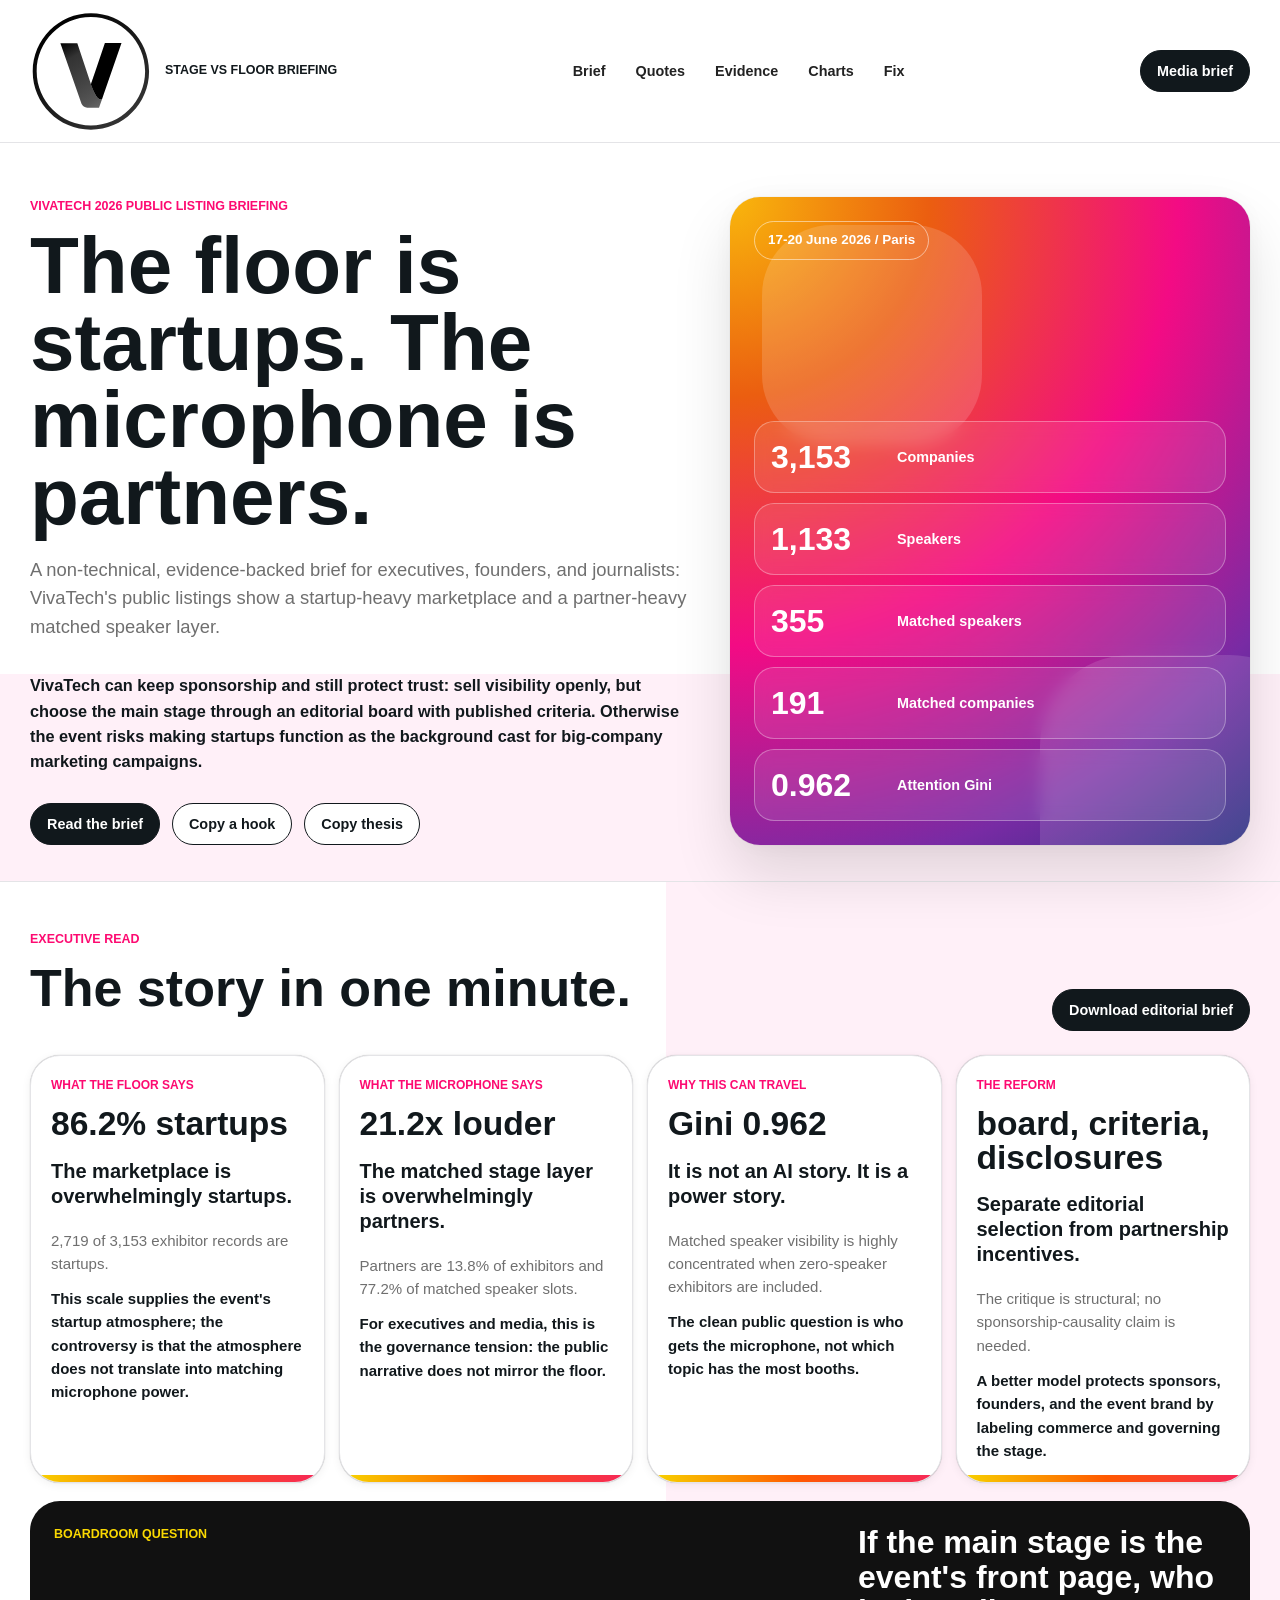
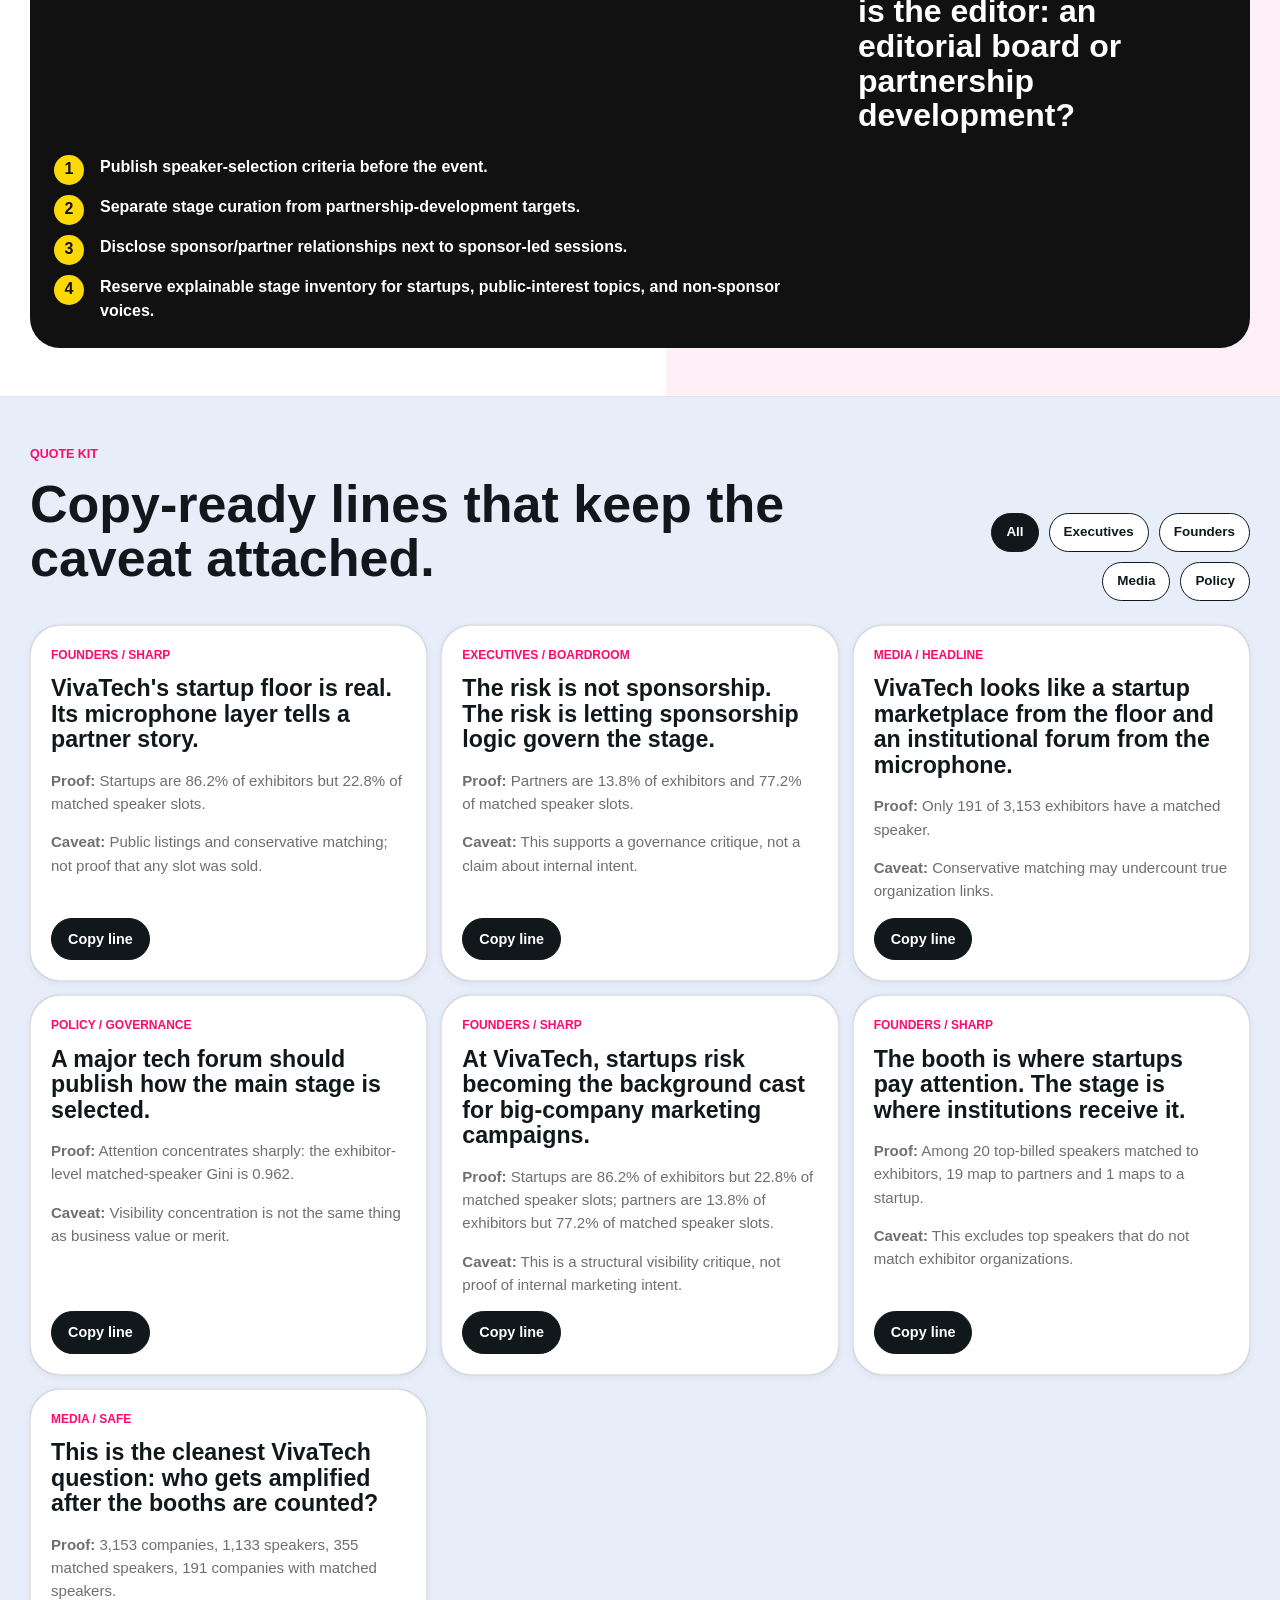
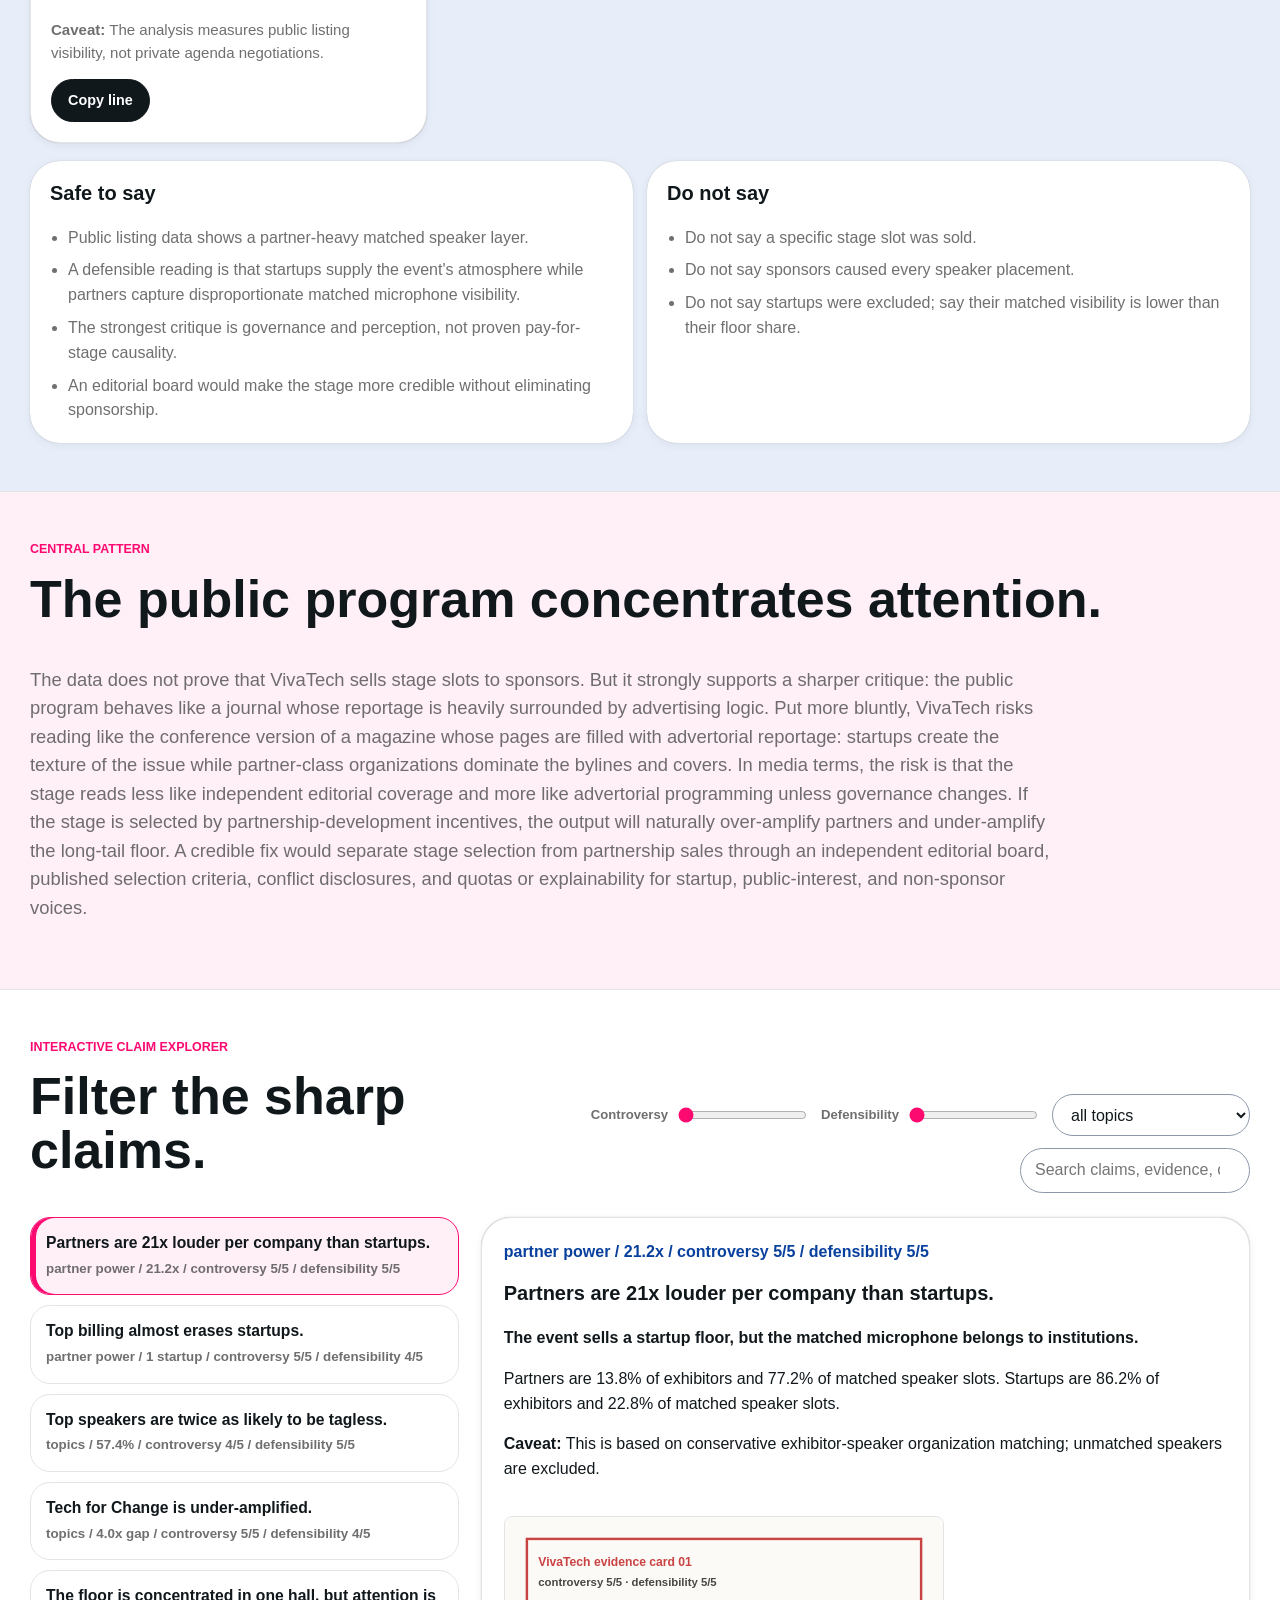
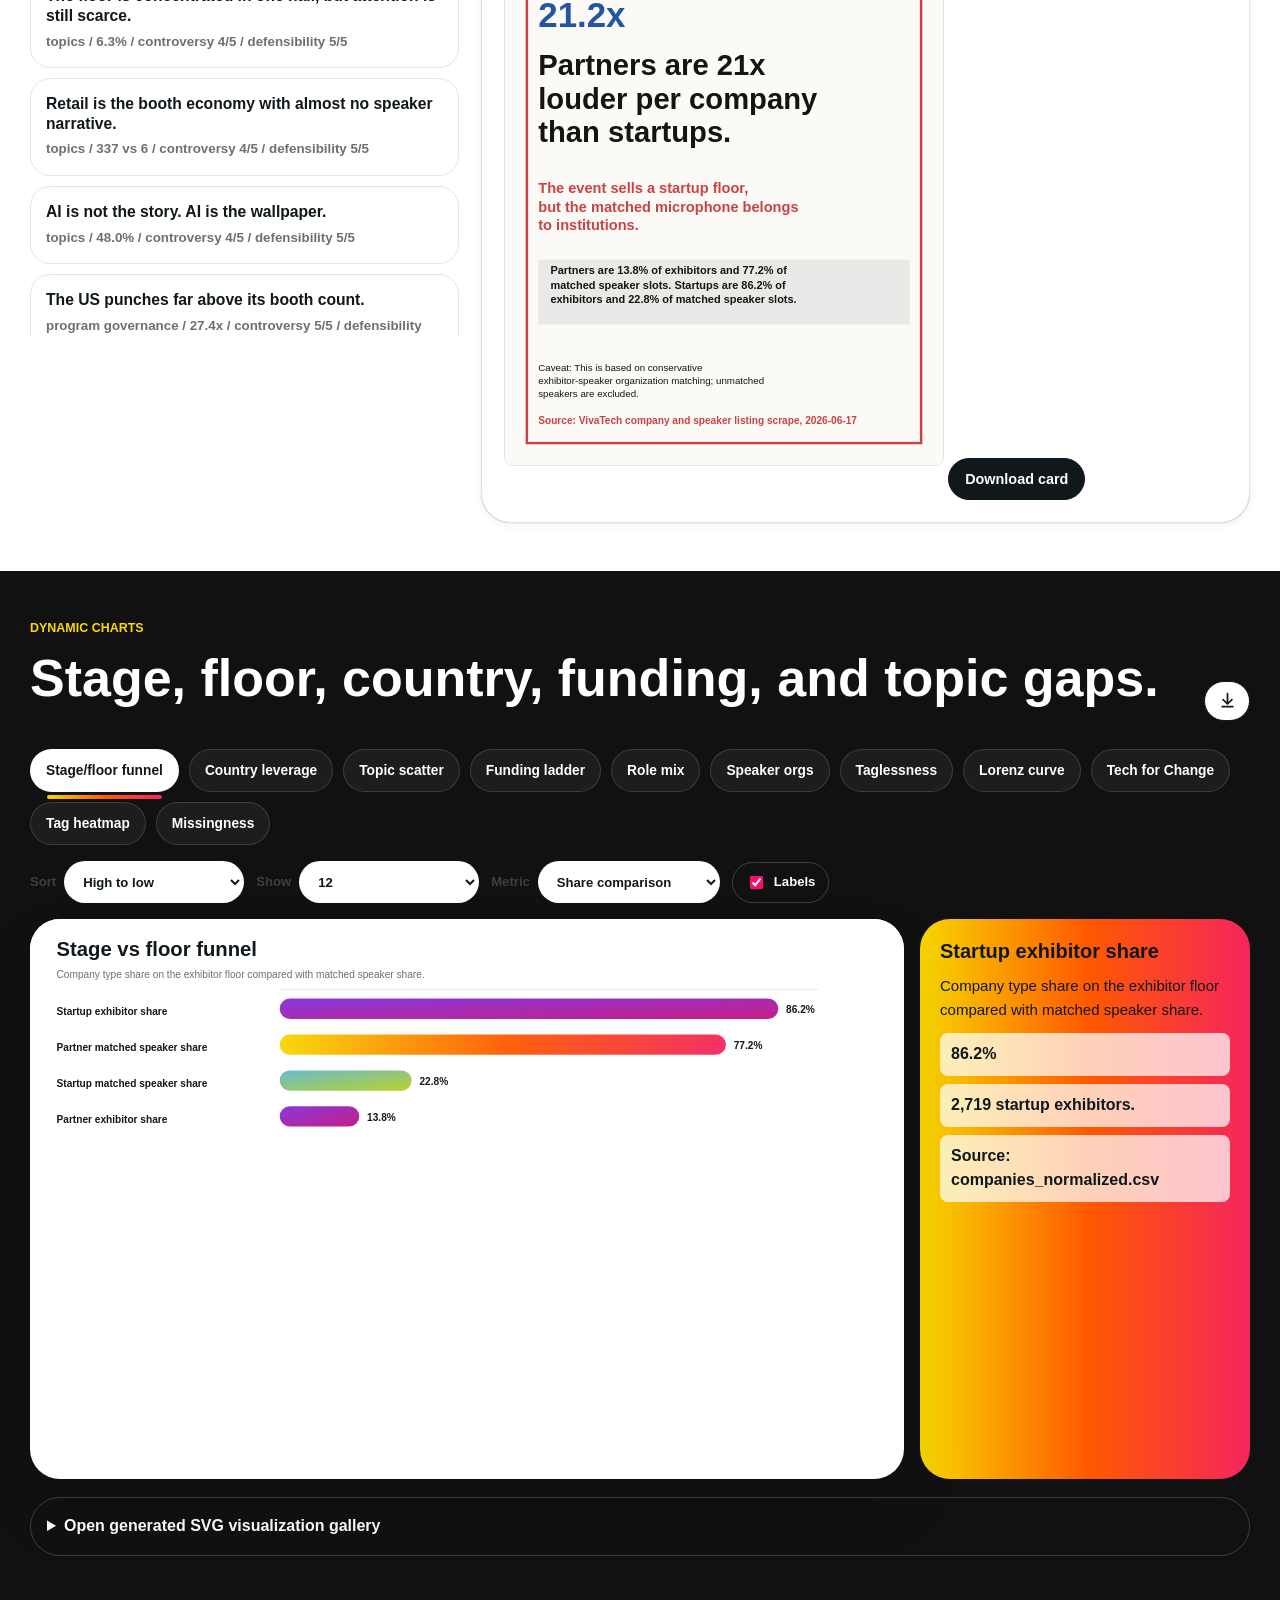
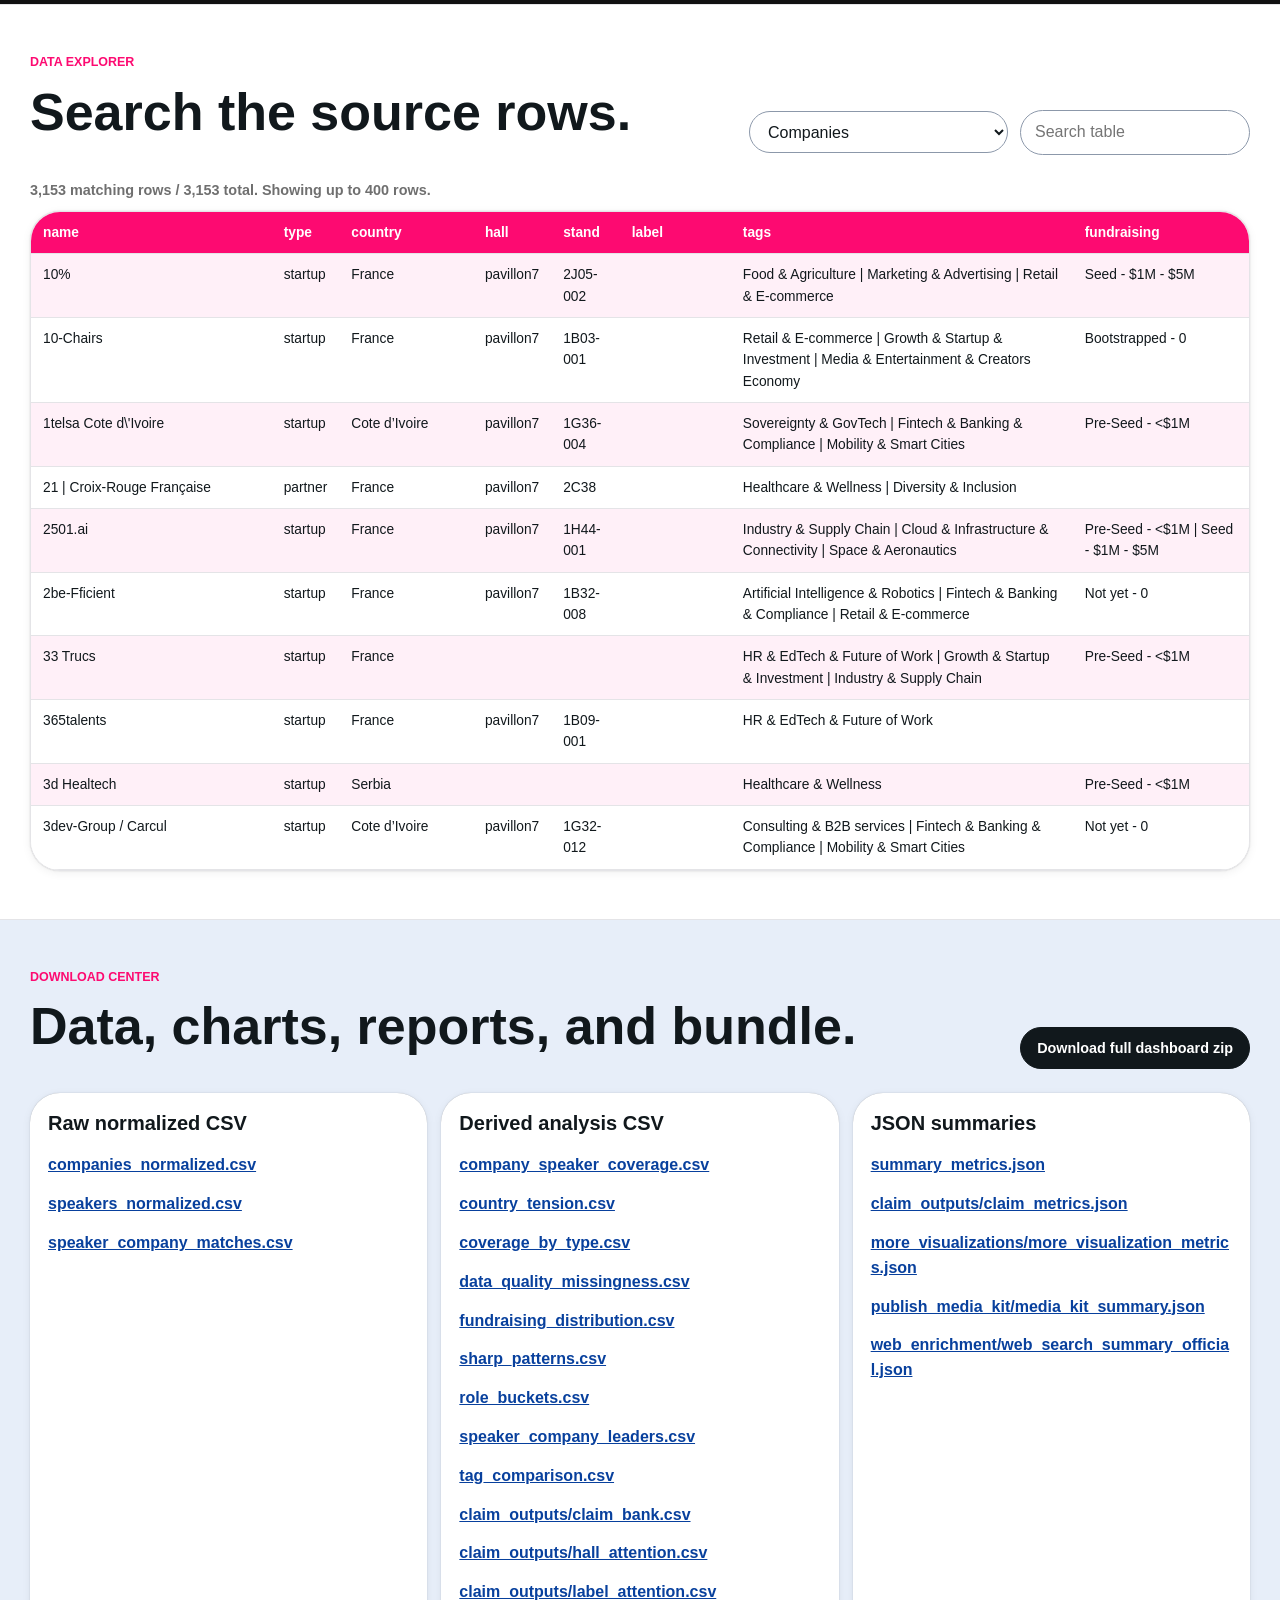
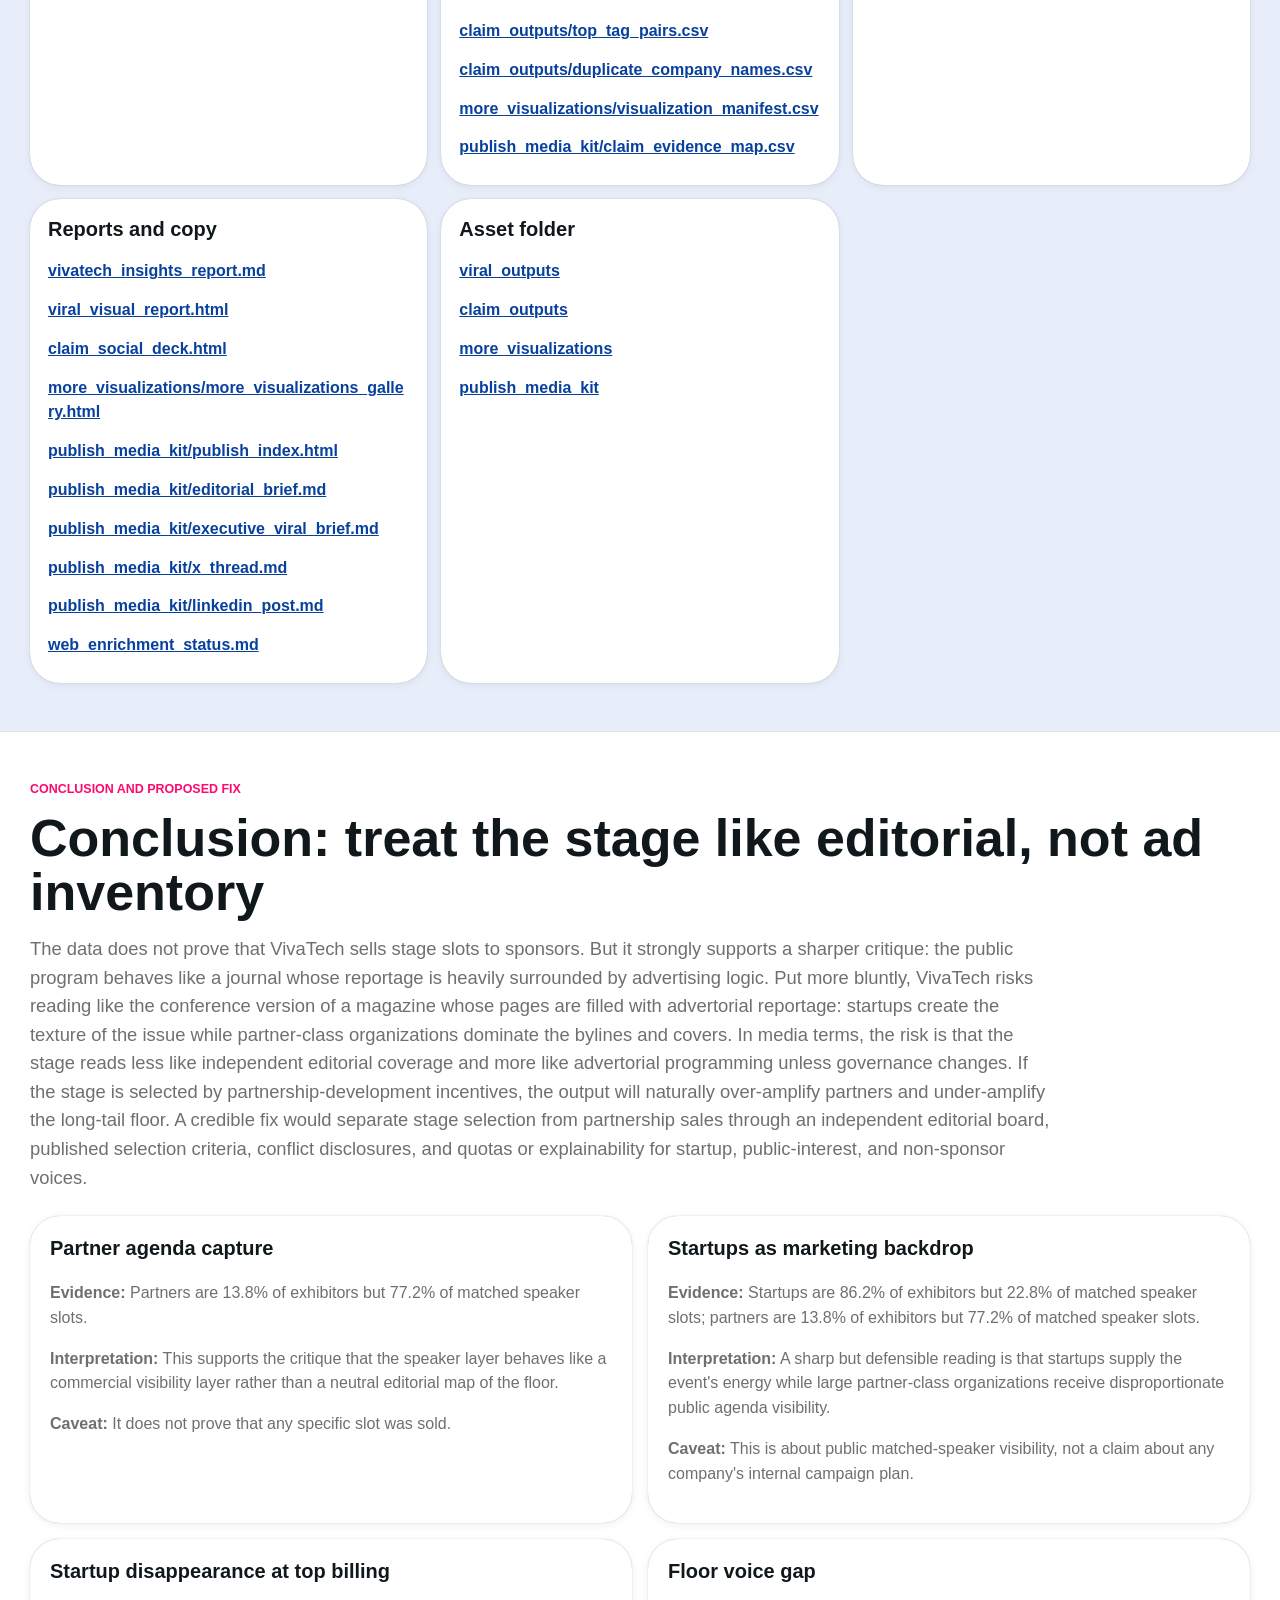
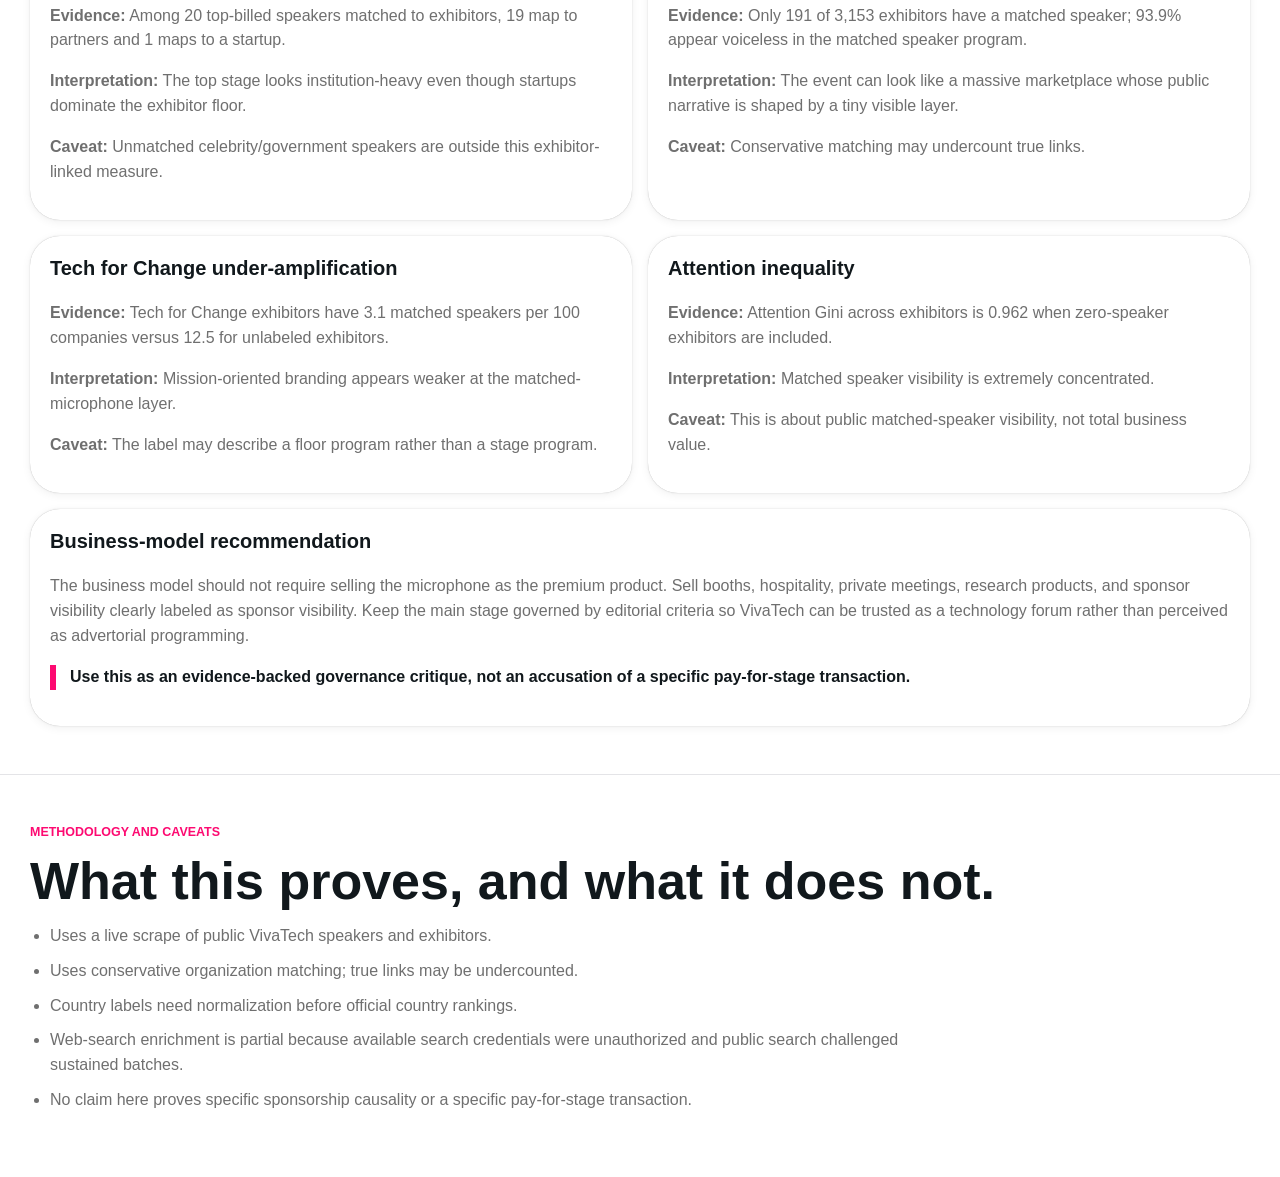
==== commit 7366571c: "Remove explicit charged labels from dashboard" ====
--- a/docs/index.html
+++ b/docs/index.html
@@ -83,7 +83,7 @@
       <div class="section-head">
         <div>
           <p class="section-kicker">Interactive claim explorer</p>
-          <h2>Filter the polemic claims.</h2>
+          <h2>Filter the sharp claims.</h2>
         </div>
         <div class="filters">
           <label>Controversy <input id="controversyFilter" type="range" min="1" max="5" value="1" /></label>
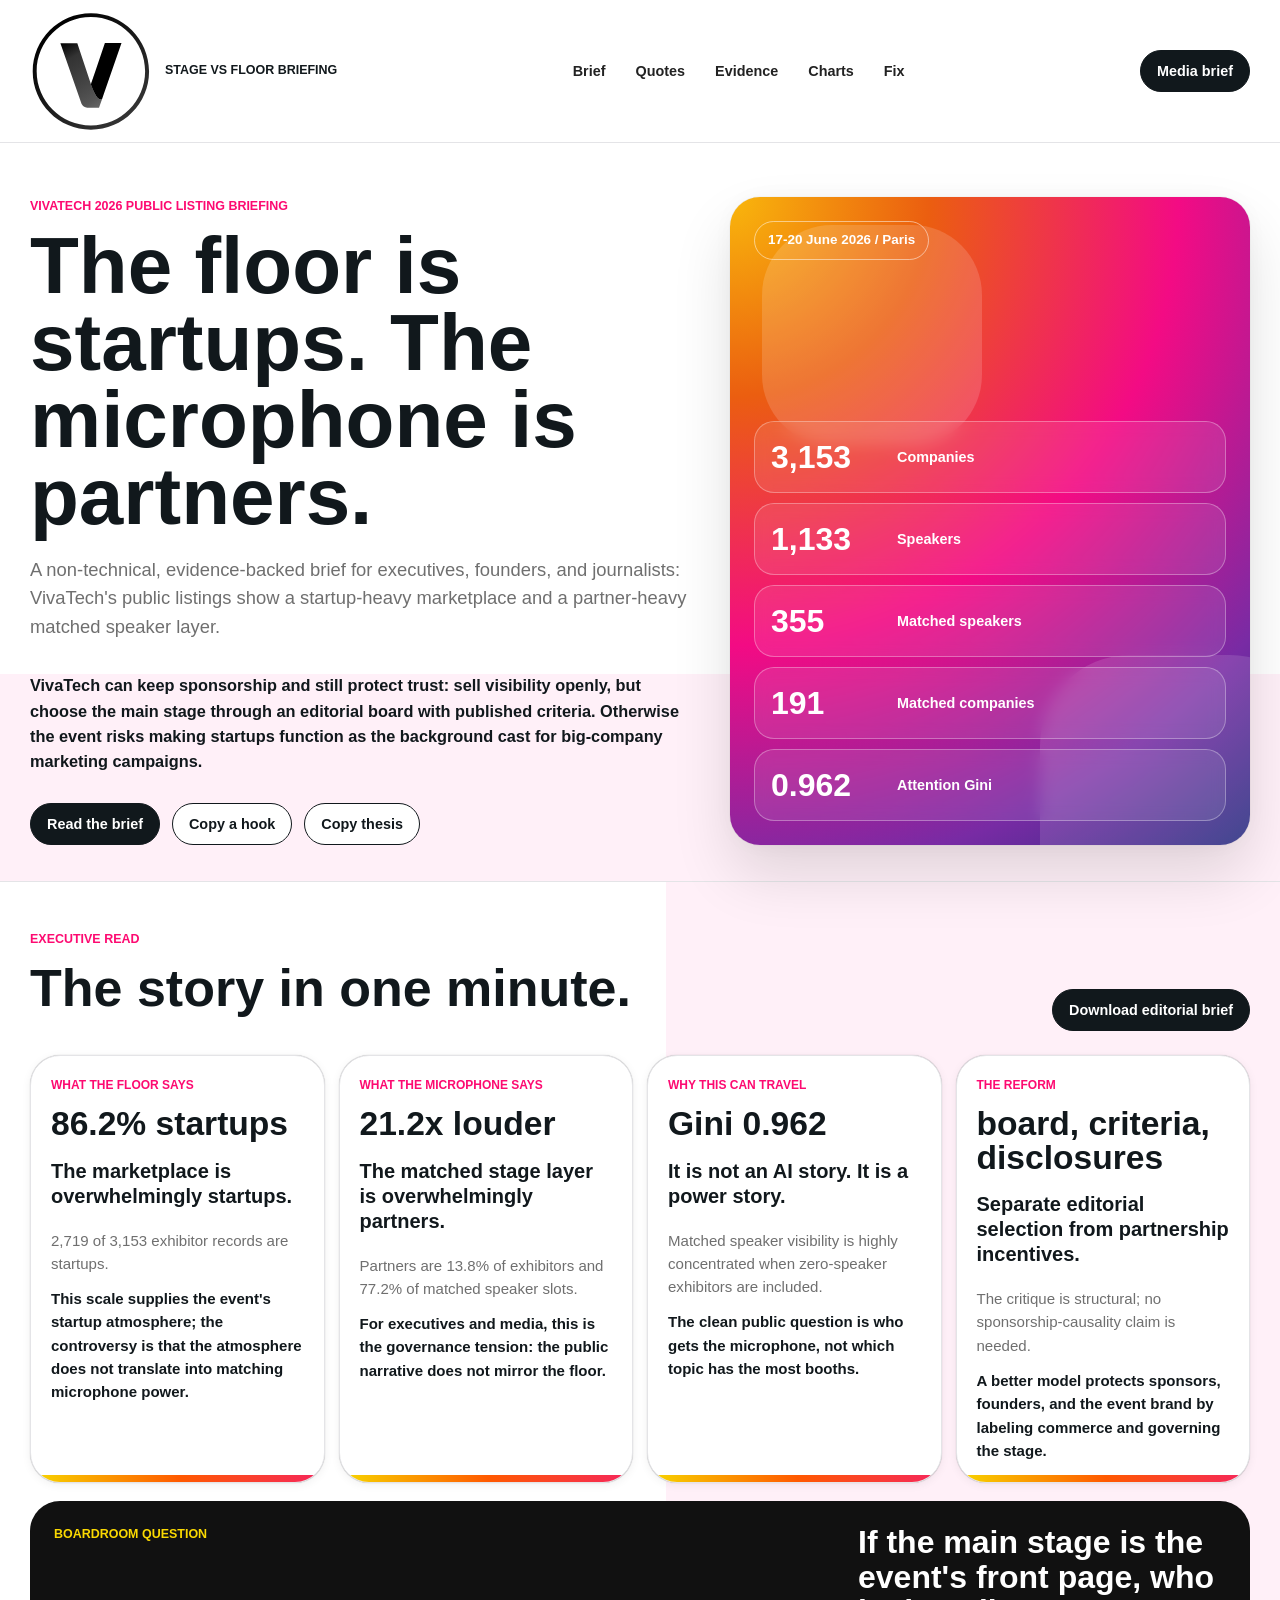
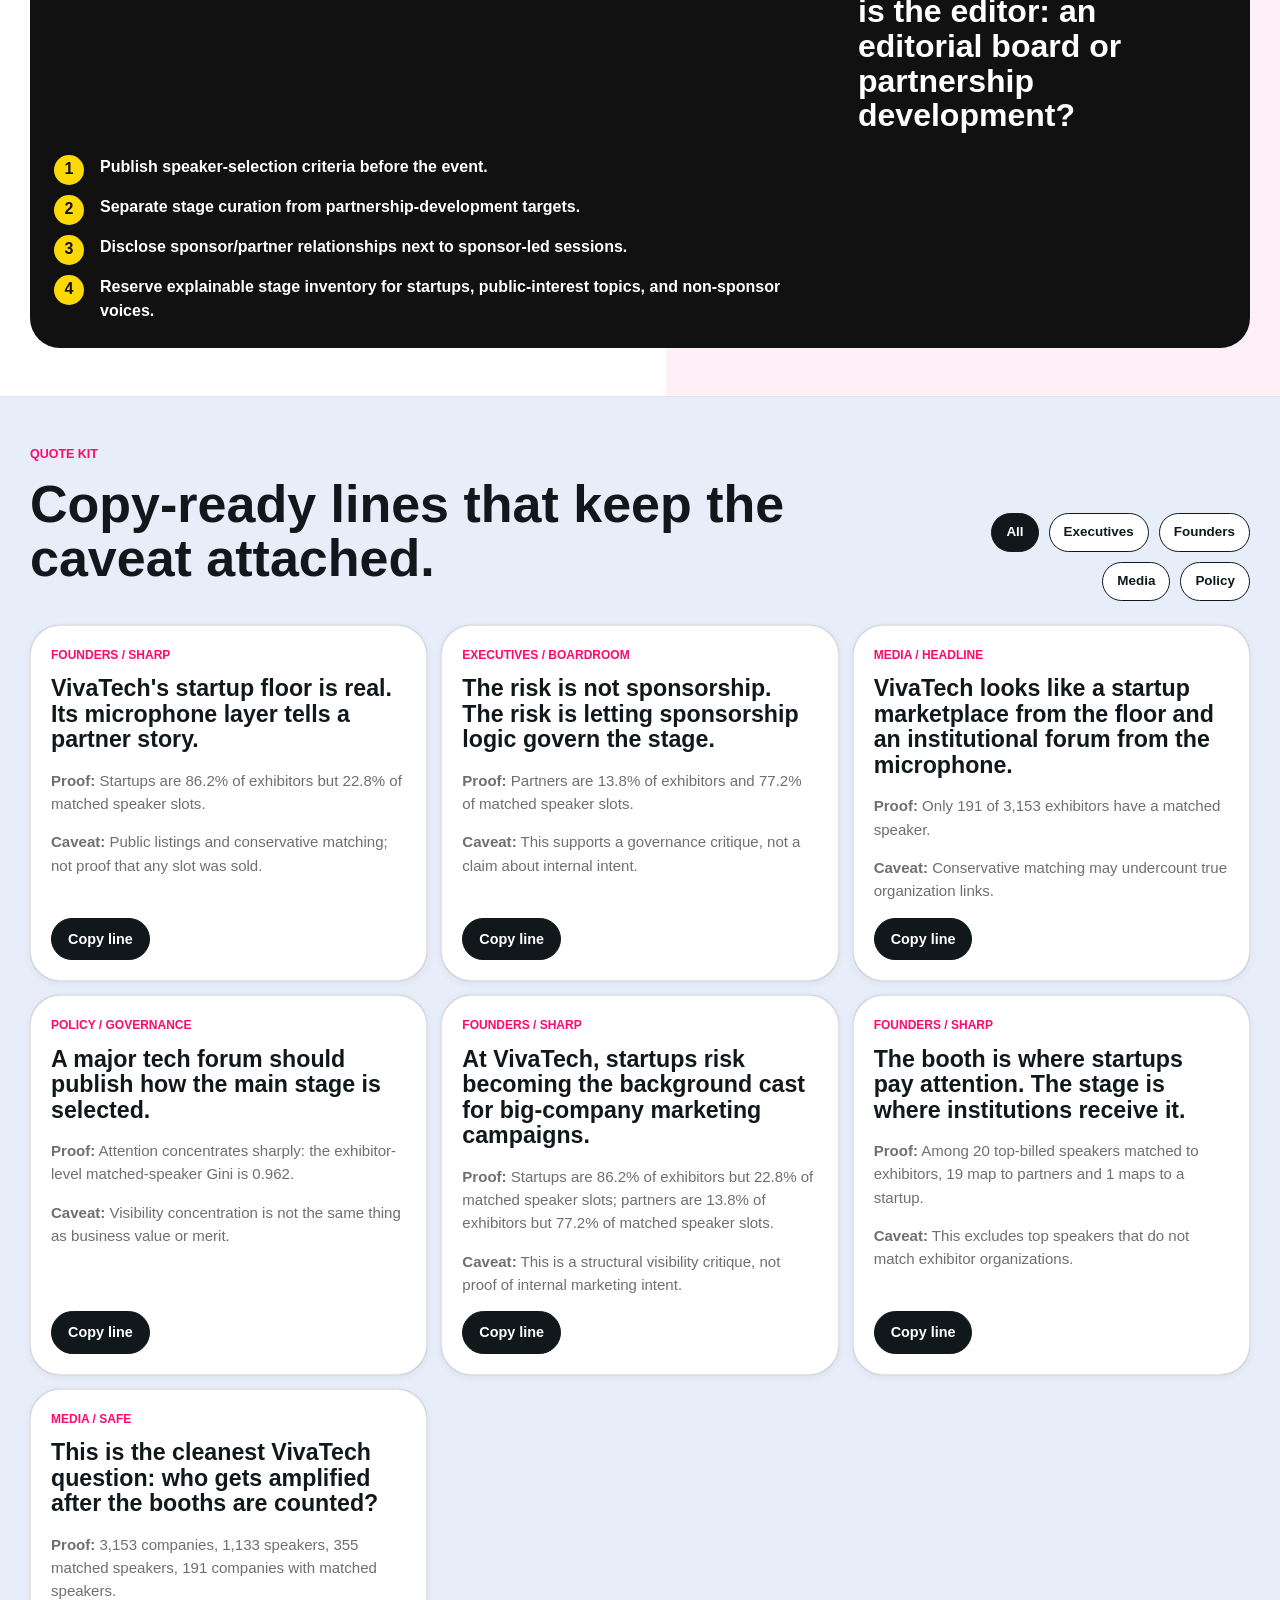
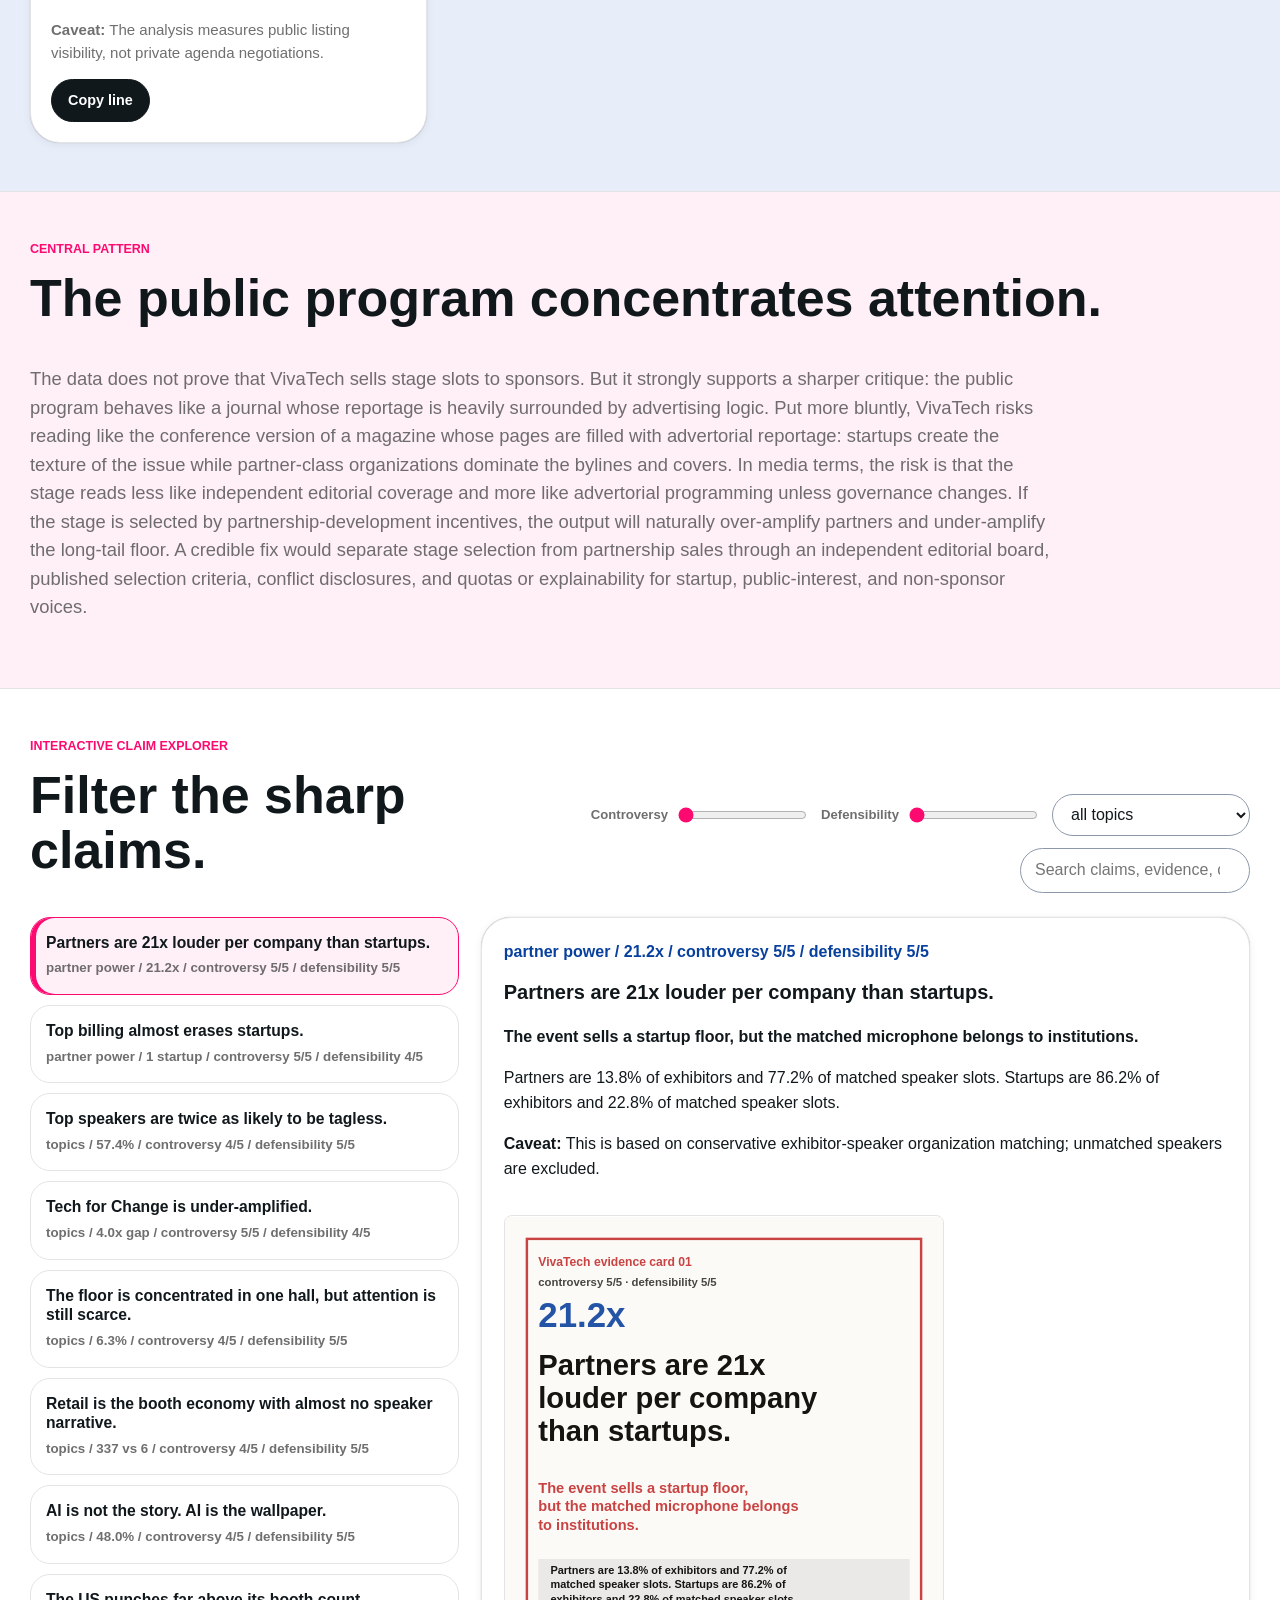
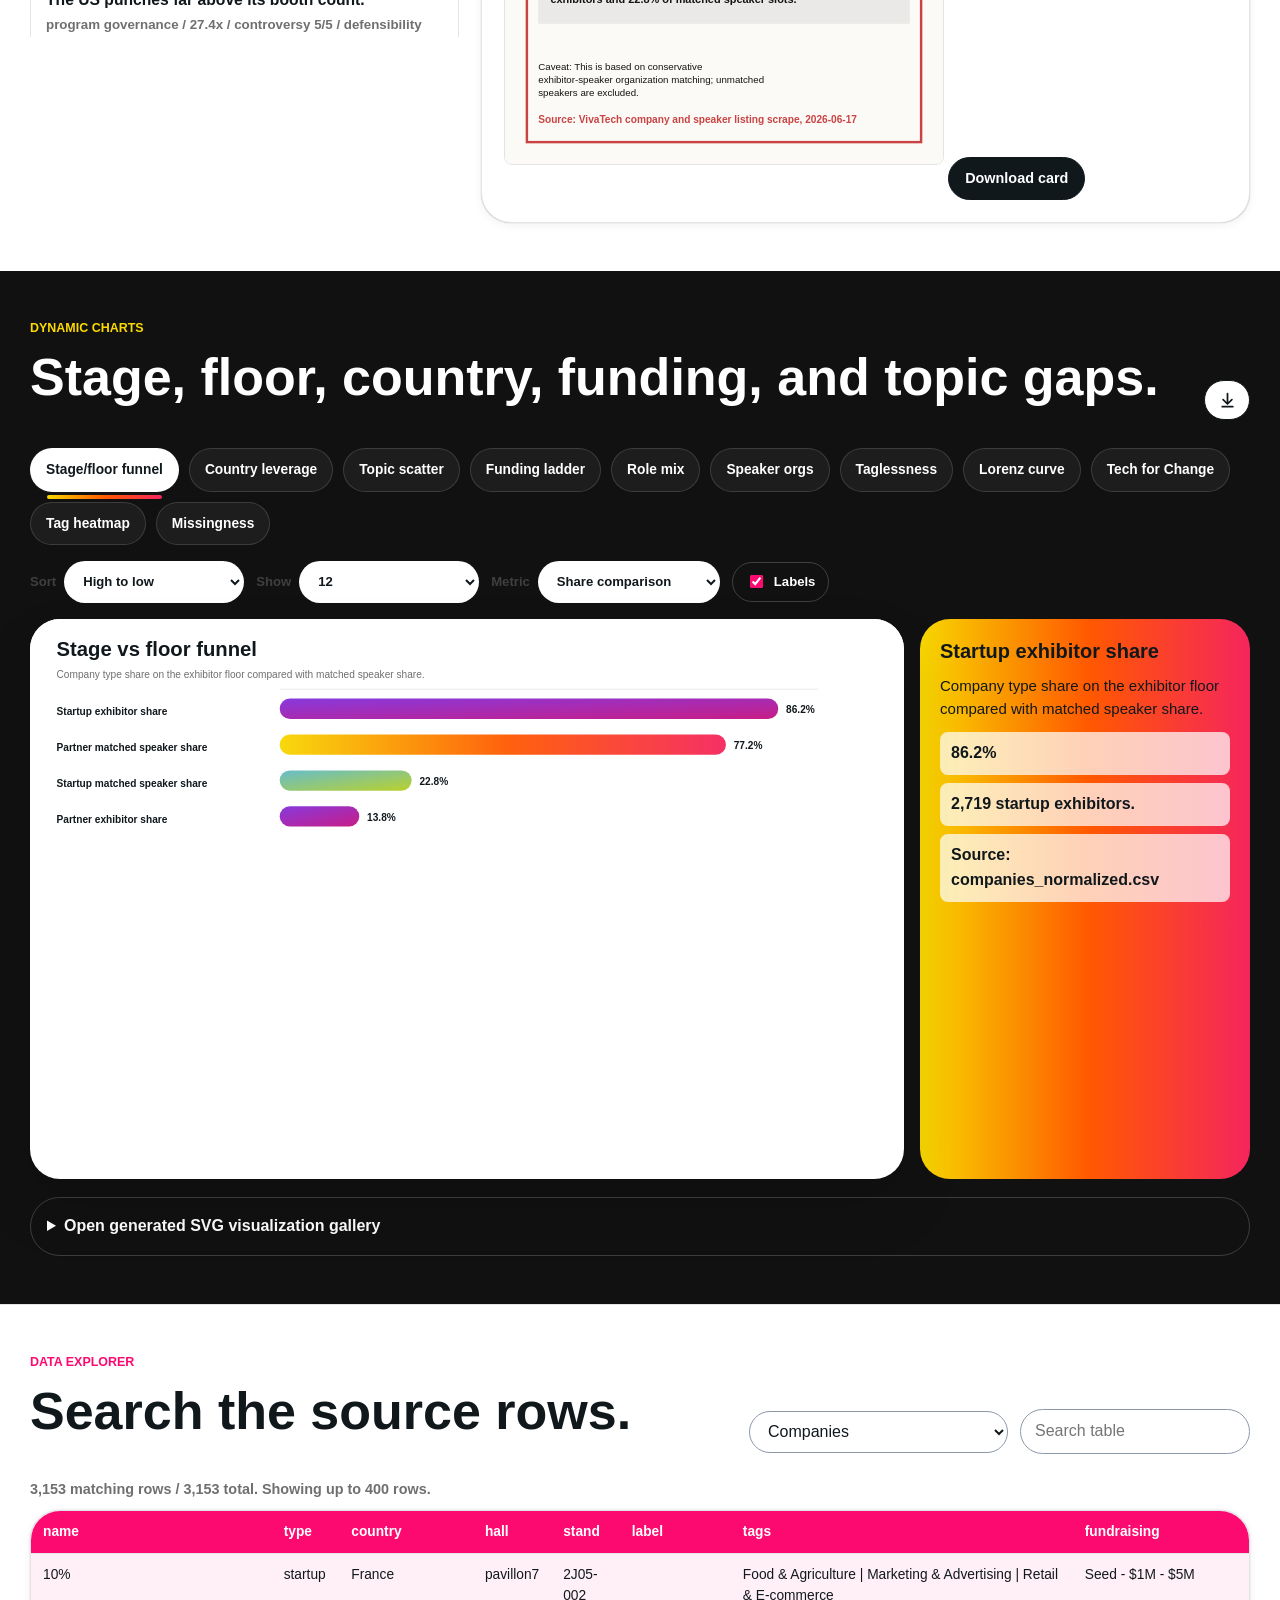
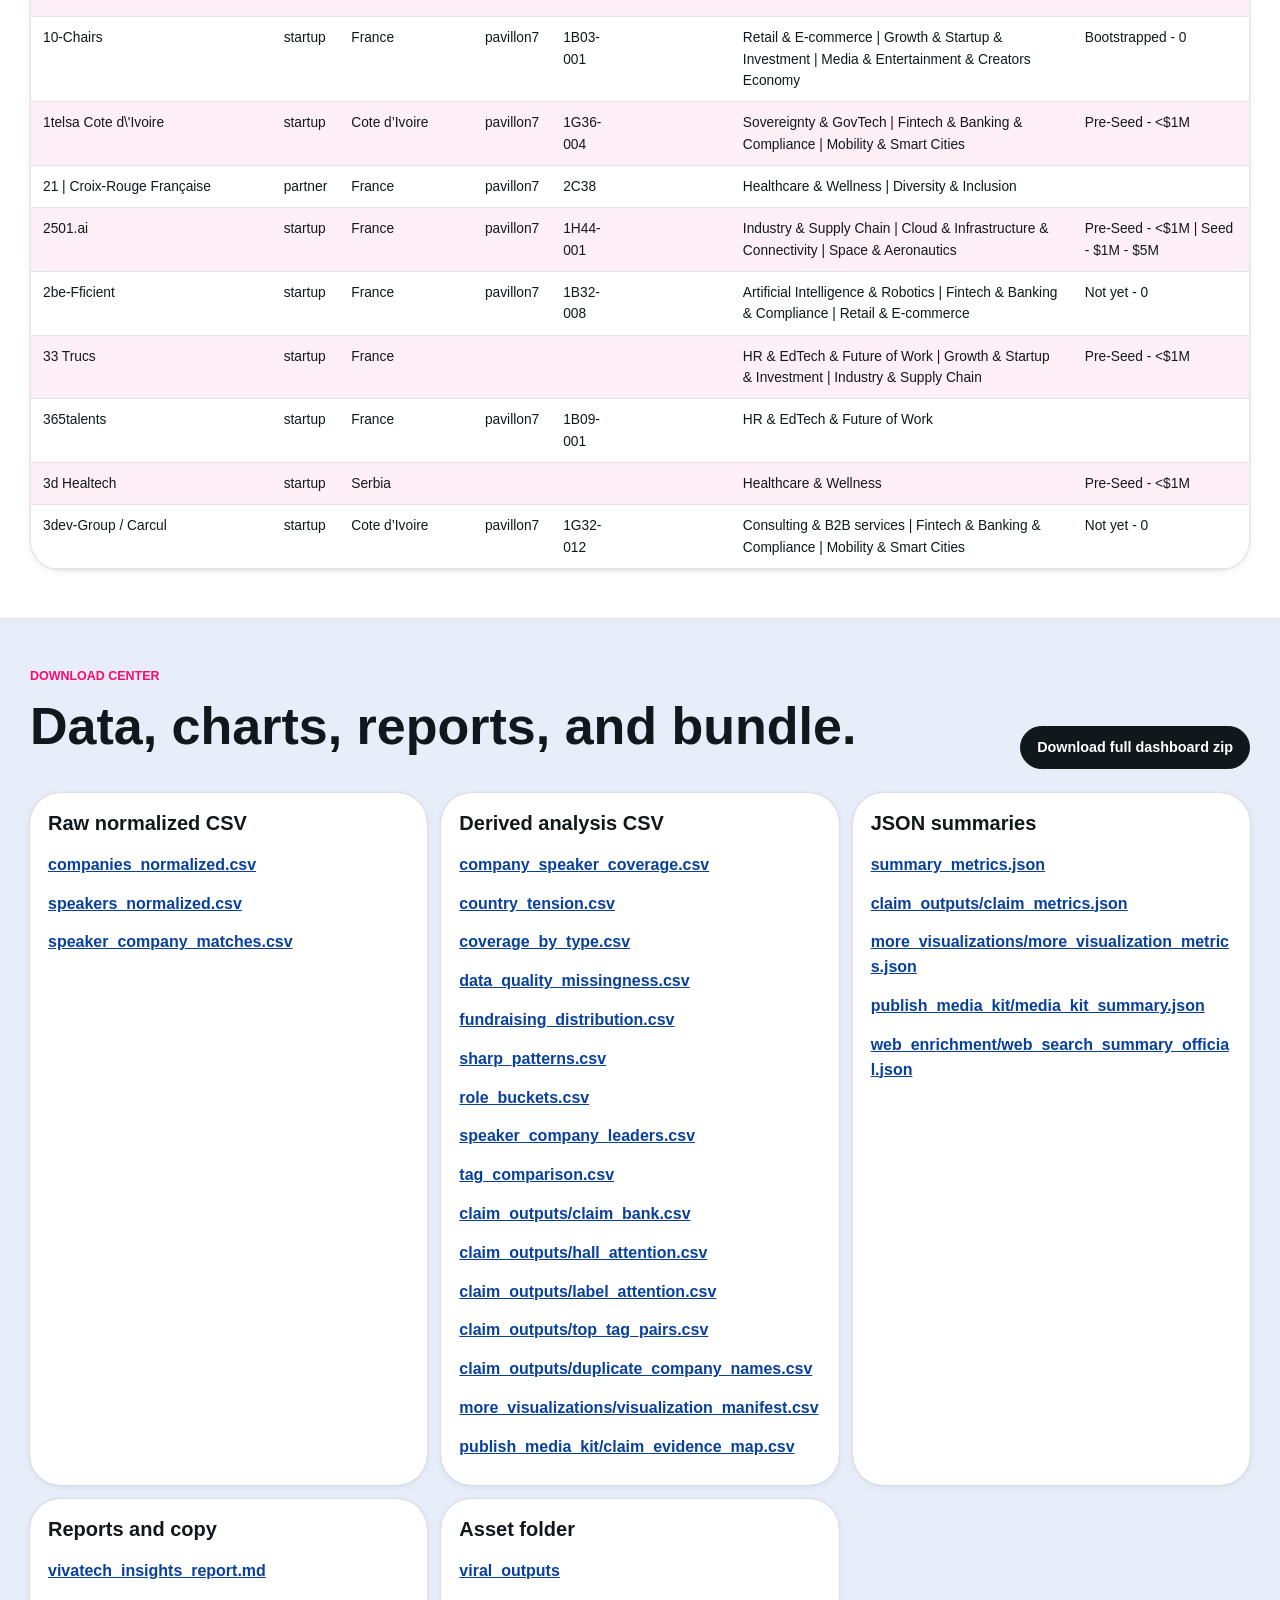
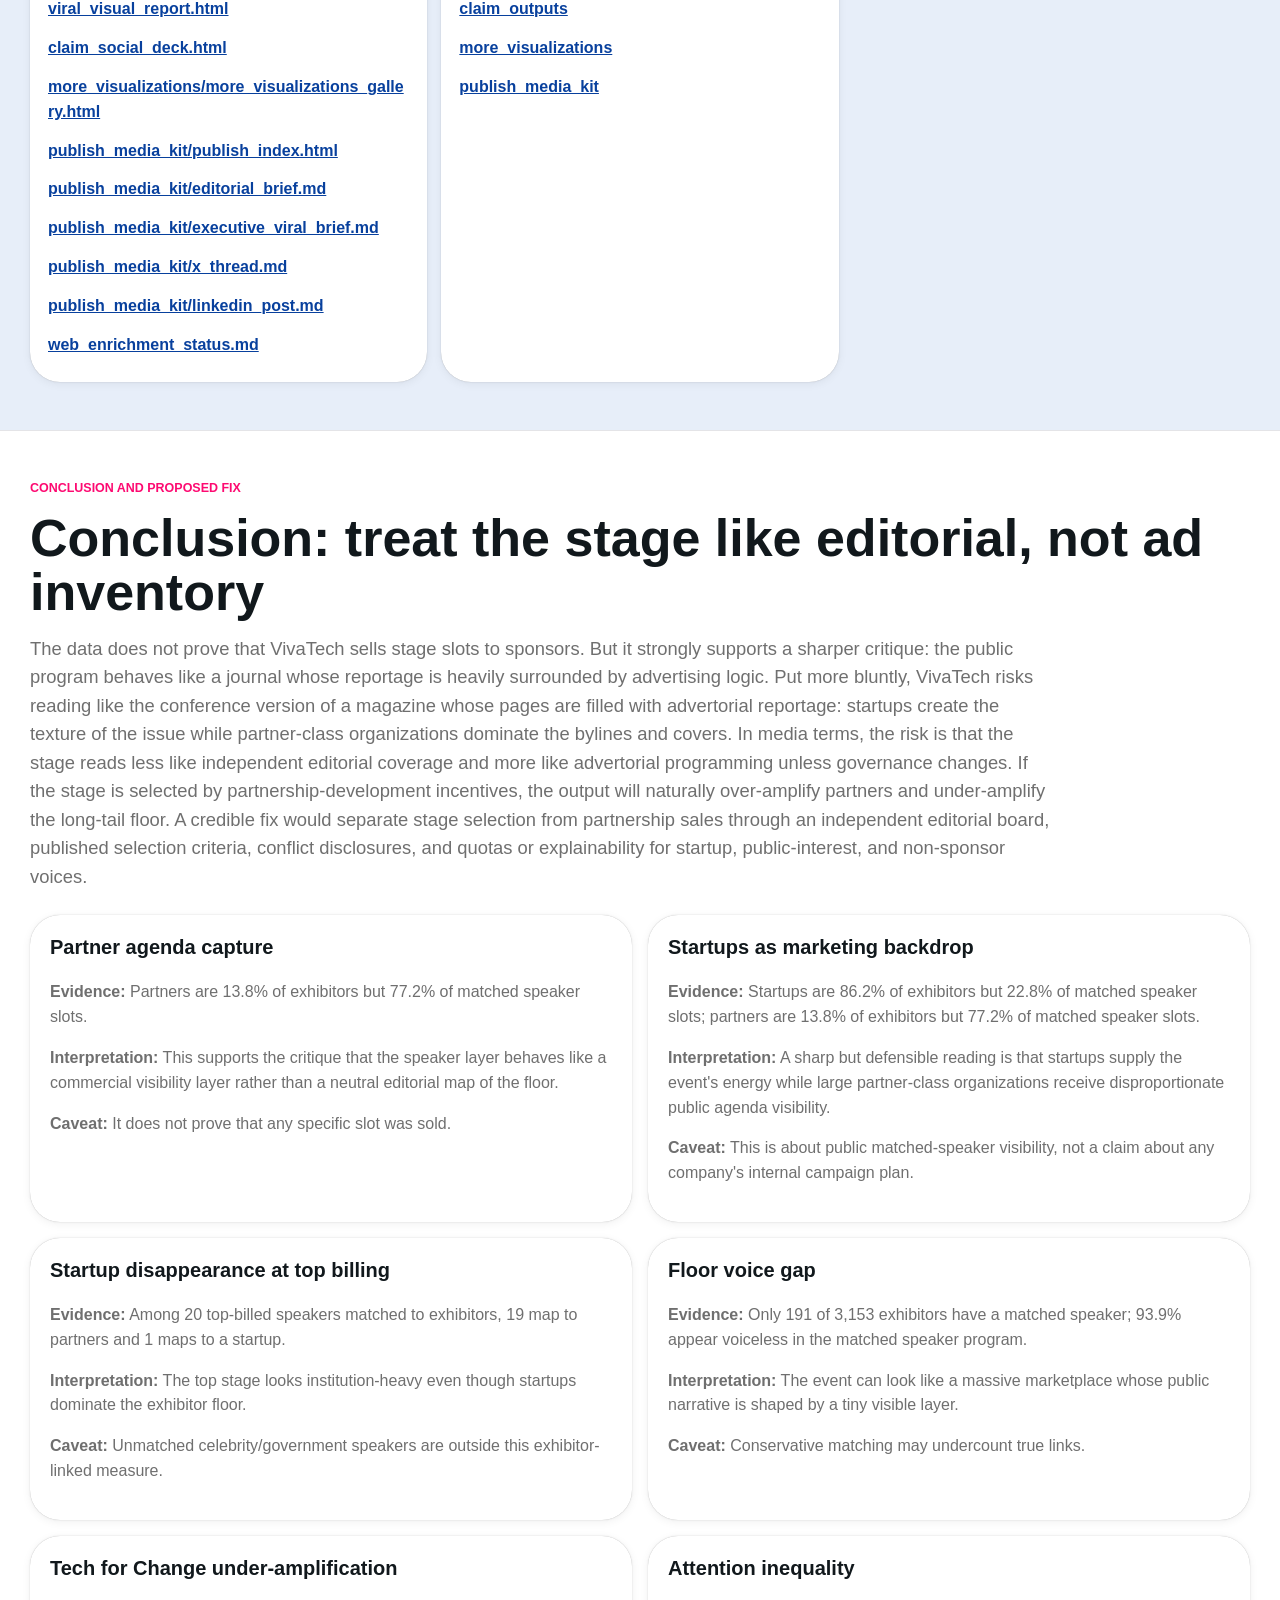
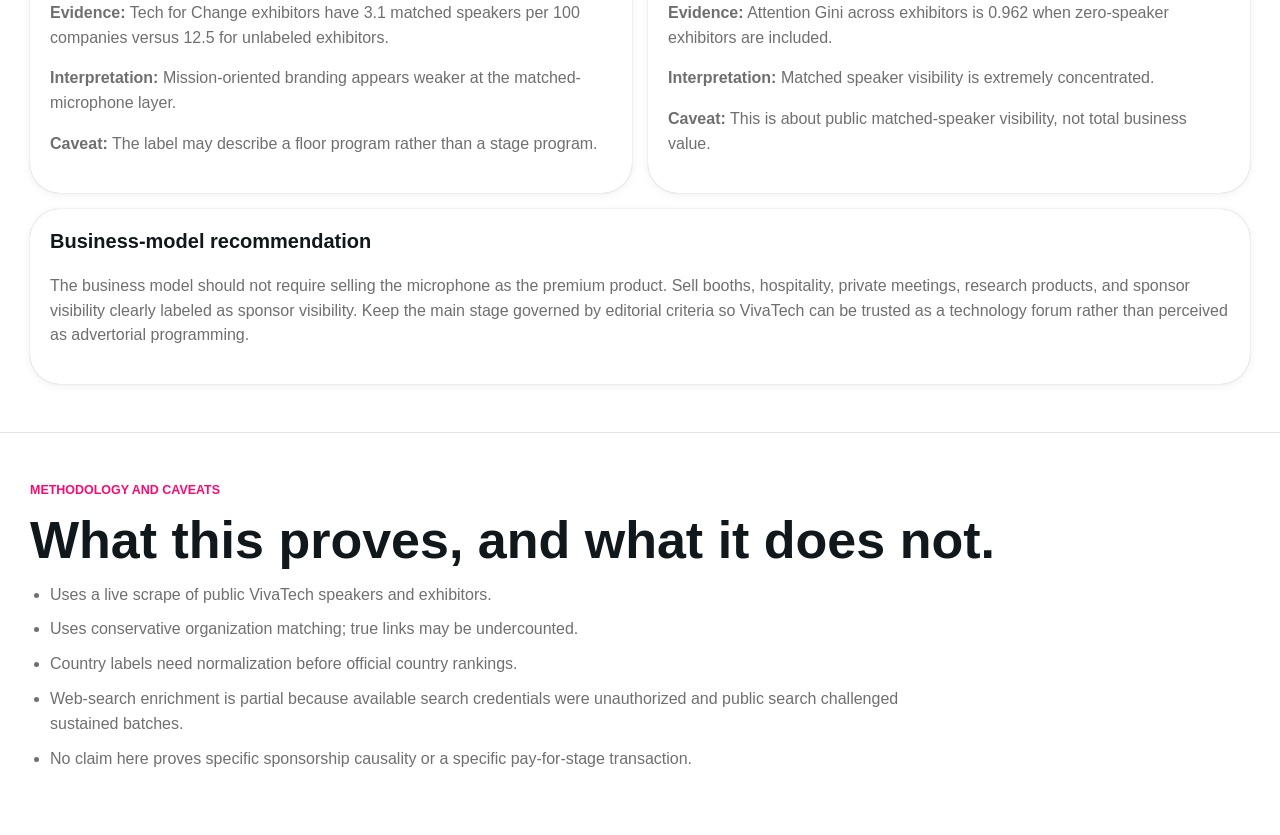
==== commit cad24a5a: "Remove internal publishing guidance from public site" ====
--- a/docs/index.html
+++ b/docs/index.html
@@ -66,7 +66,6 @@
         <div id="quoteFilters" class="quote-filters" aria-label="Quote audience filters"></div>
       </div>
       <div id="quoteGrid" class="quote-grid"></div>
-      <div id="languageRules" class="language-rules"></div>
     </section>
 
     <section class="band thesis-band">
@@ -197,7 +196,6 @@
       <div class="business-model">
         <h3>Business-model recommendation</h3>
         <p id="businessModel"></p>
-        <p class="redline" id="redLine"></p>
       </div>
     </section>
 
--- a/docs/dashboard.css
+++ b/docs/dashboard.css
@@ -378,25 +378,6 @@
   width:max-content;
   margin-top:auto;
 }
-.language-rules{
-  display:grid;
-  grid-template-columns:repeat(2,minmax(0,1fr));
-  gap:14px;
-  margin-top:18px;
-}
-.language-rules article{
-  padding:20px;
-  border-radius:var(--vt-radius-large);
-  background:#fff;
-  box-shadow:var(--vt-shadow-small);
-}
-.language-rules ul{
-  display:grid;
-  gap:8px;
-  margin:0;
-  padding-left:18px;
-  color:var(--vt-muted);
-}
 .copy-toast{
   position:fixed;
   right:18px;
@@ -695,13 +676,6 @@
 }
 .support-card p,.business-model p,.methodology li{color:var(--vt-muted)}
 .business-model{margin-top:16px}
-.redline{
-  margin-top:14px;
-  border-left:6px solid var(--vt-pink);
-  padding-left:14px;
-  color:var(--vt-black)!important;
-  font-weight:800;
-}
 .methodology ul{display:grid;gap:10px;max-width:900px;padding-left:20px;list-style:disc}
 @media(max-width:1120px){
   .vt-header{grid-template-columns:1fr;justify-items:start}
@@ -726,7 +700,7 @@
   h2{font-size:2.2rem}
   .section-head{display:block}
   .filters,.chart-controls{justify-content:flex-start;margin-top:14px}
-  .claim-layout,.download-list,.support-grid,.svg-gallery,.executive-grid,.quote-grid,.language-rules{grid-template-columns:1fr}
+  .claim-layout,.download-list,.support-grid,.svg-gallery,.executive-grid,.quote-grid{grid-template-columns:1fr}
   .chart-canvas{min-height:460px}
   .chart-canvas svg{min-width:720px}
   .chart-tabs{flex-wrap:nowrap;overflow:auto}
